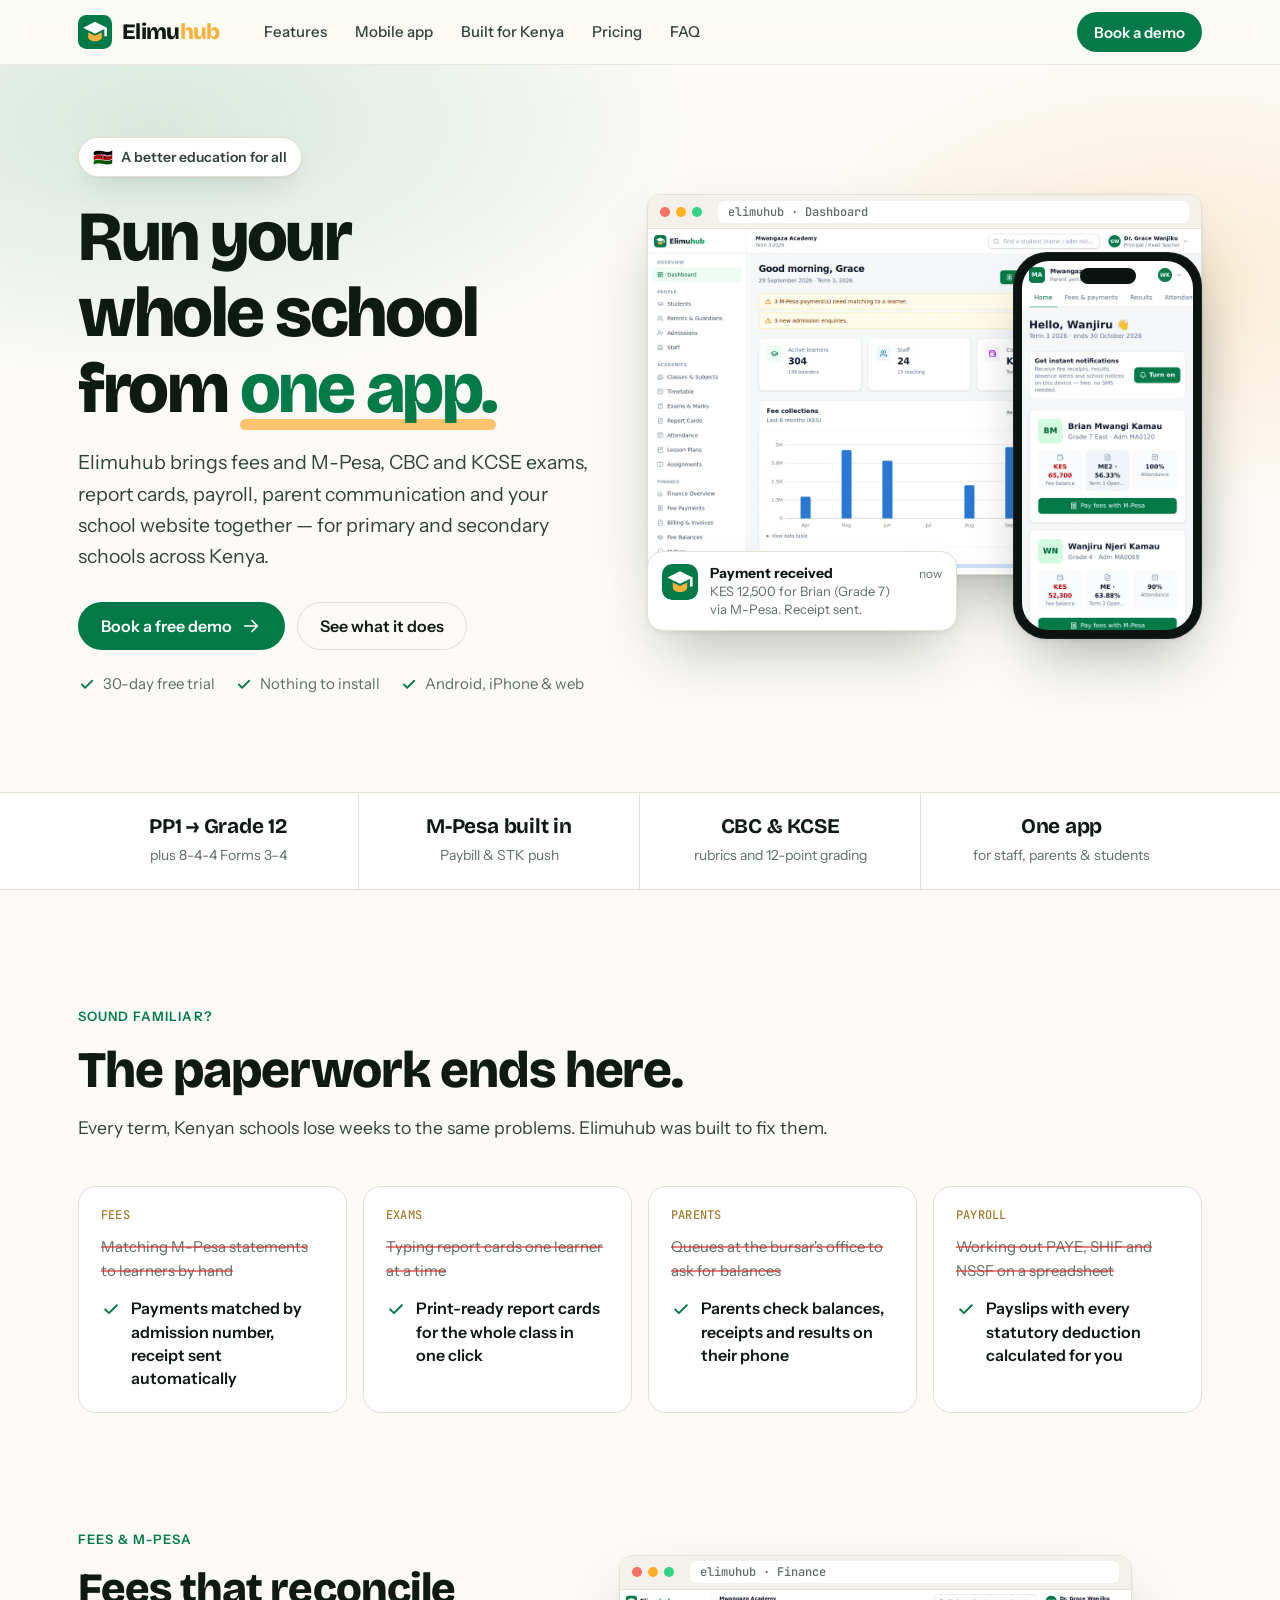
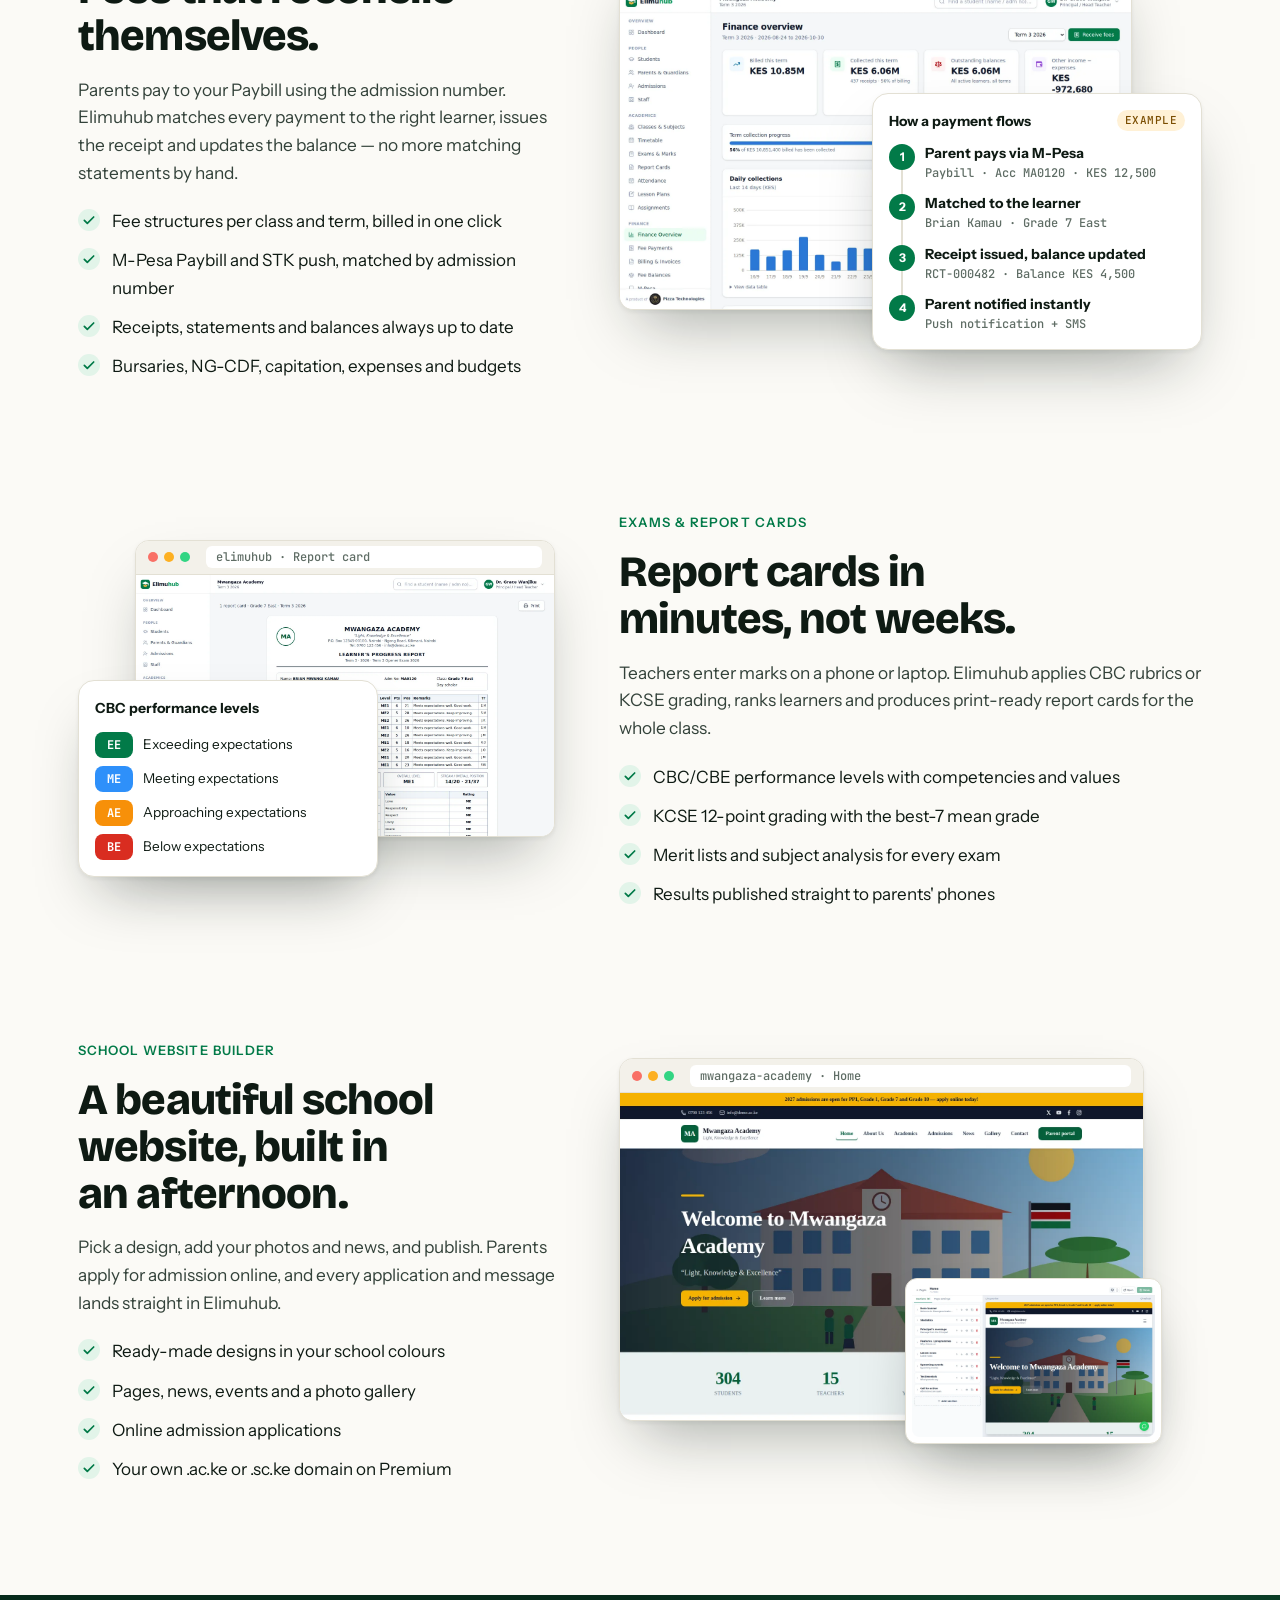
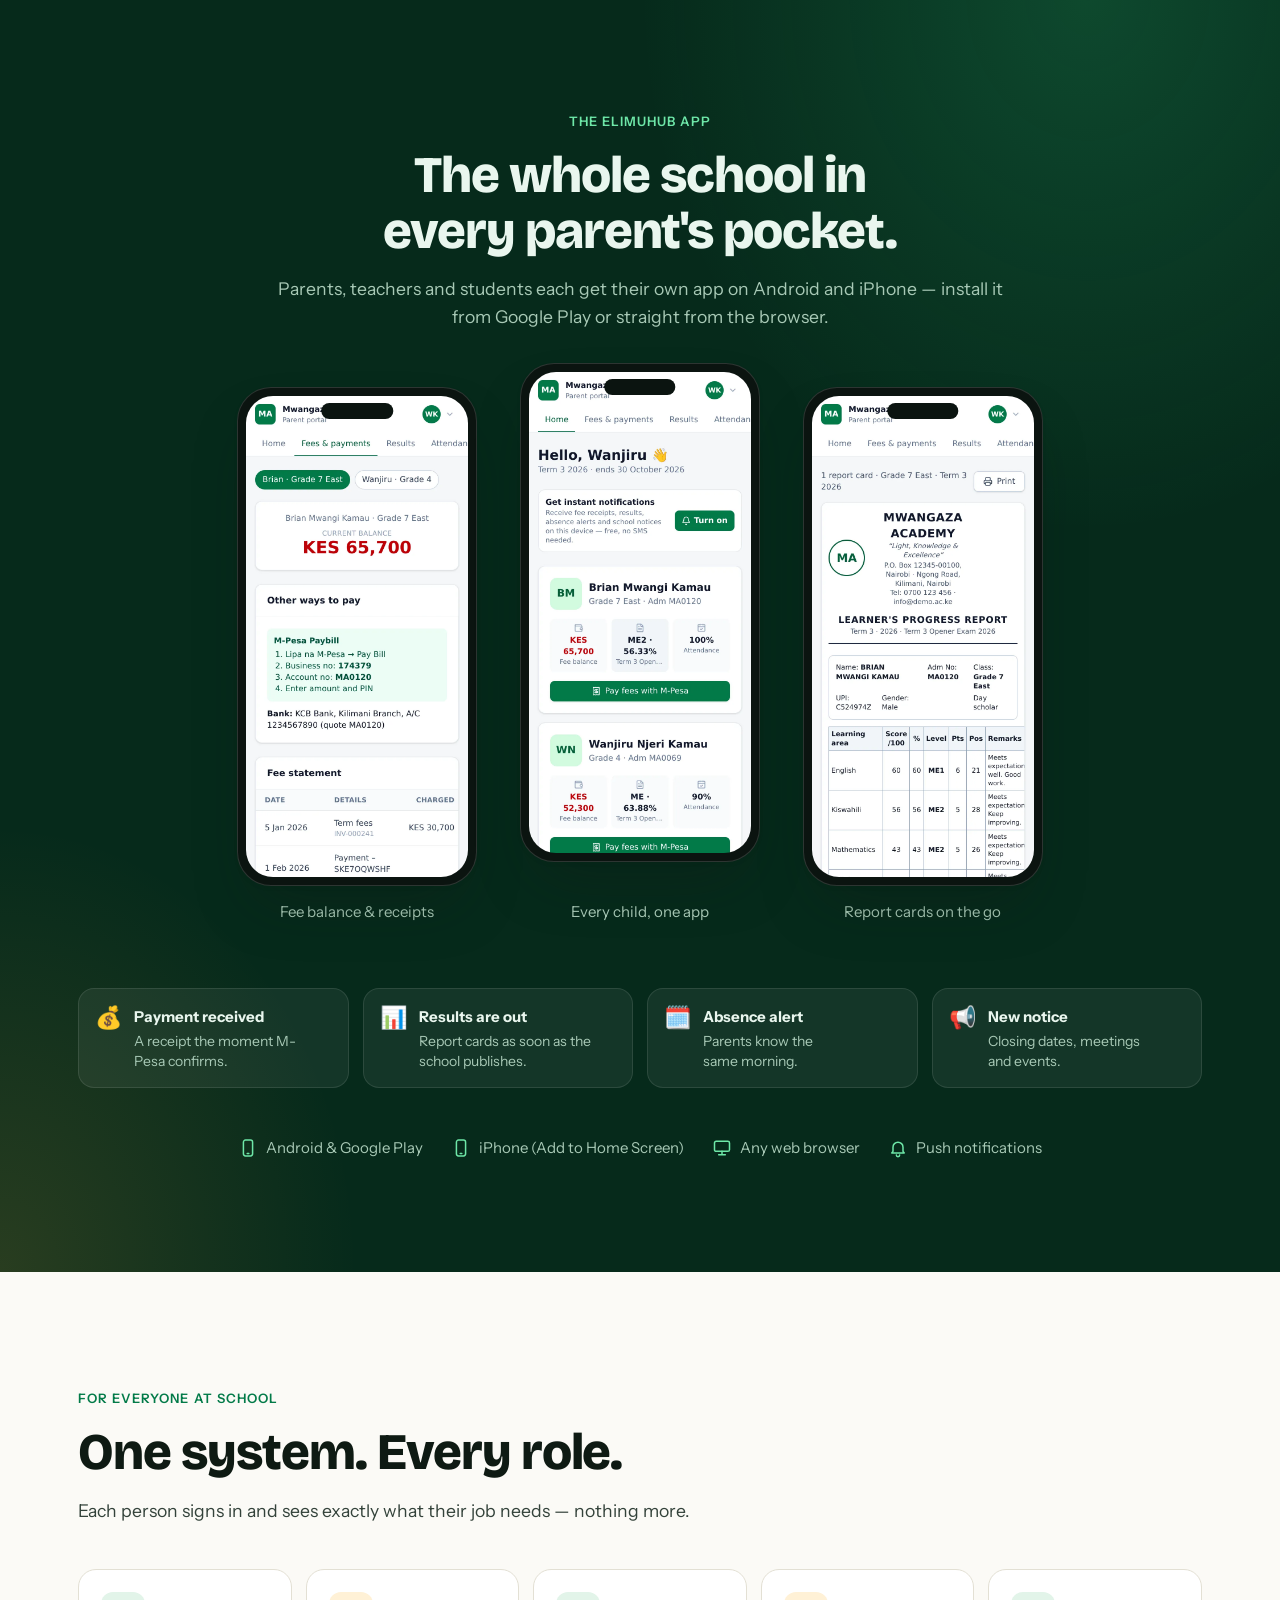
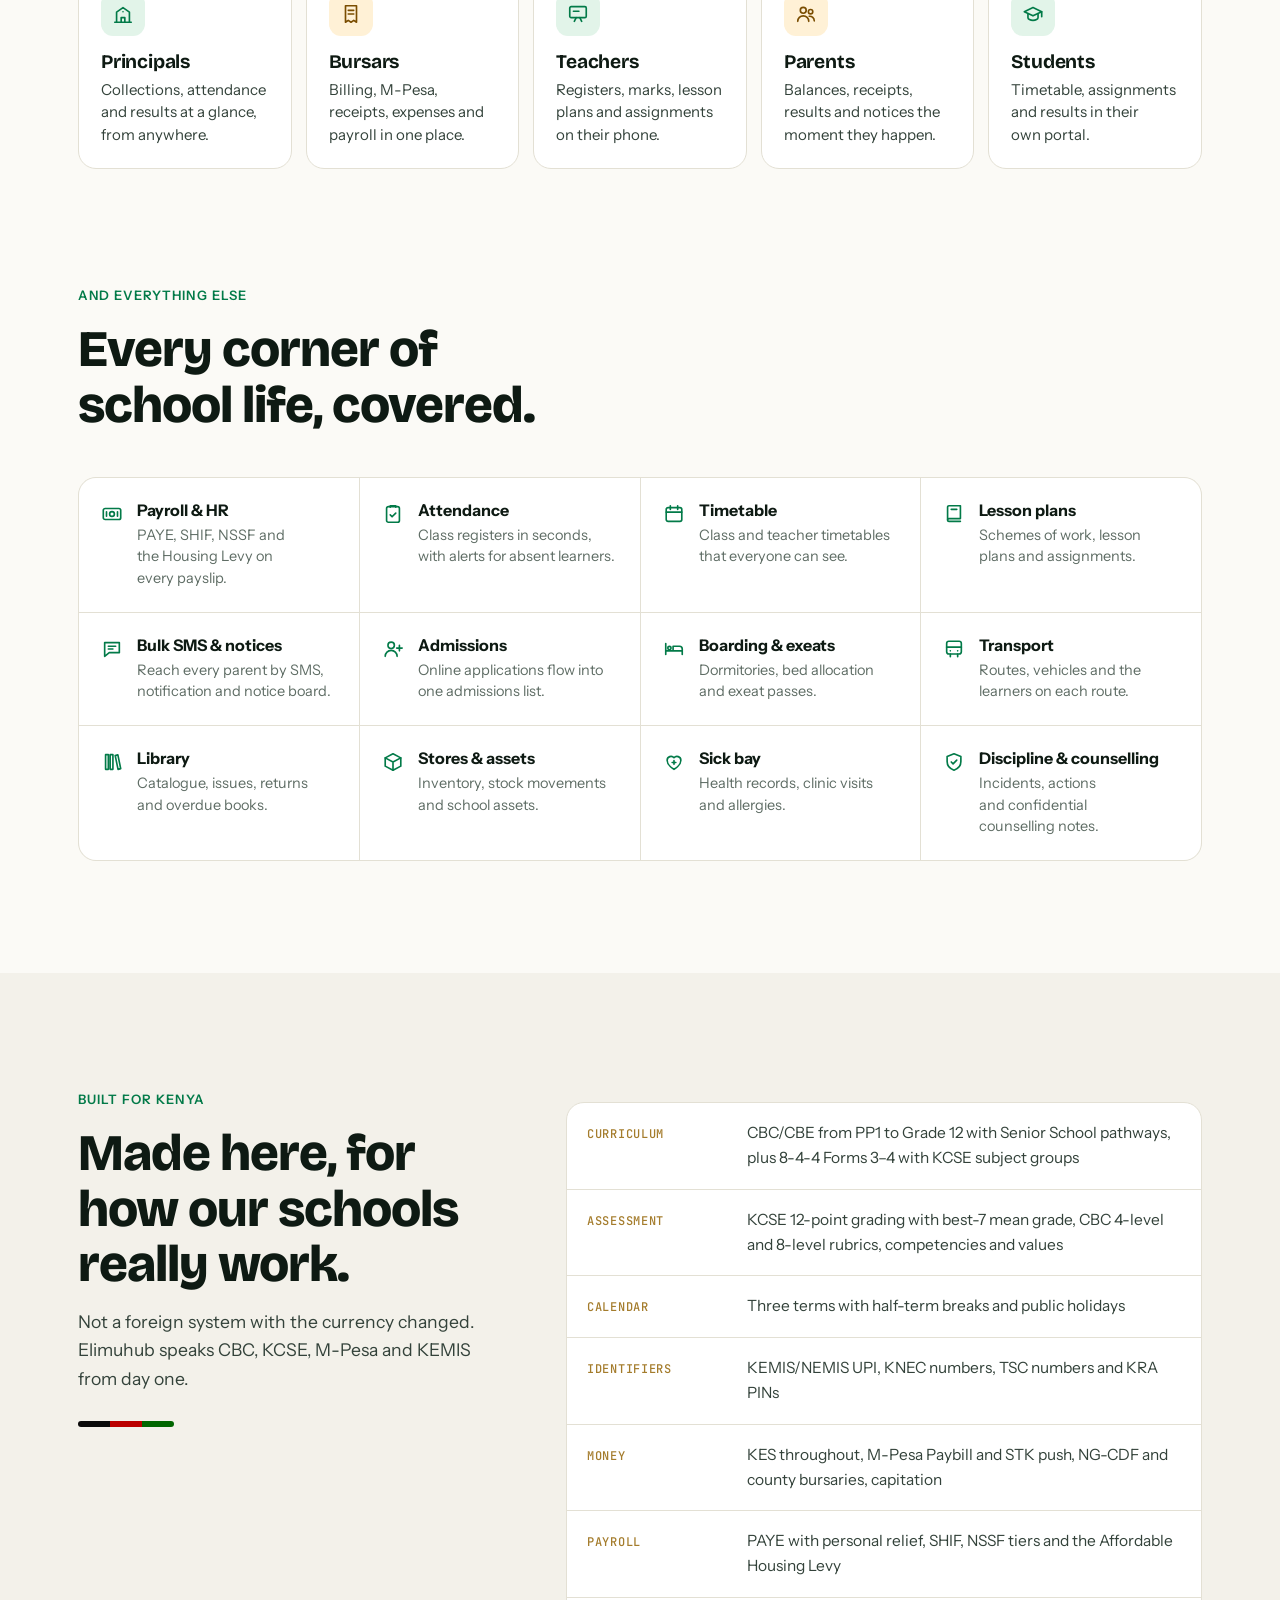
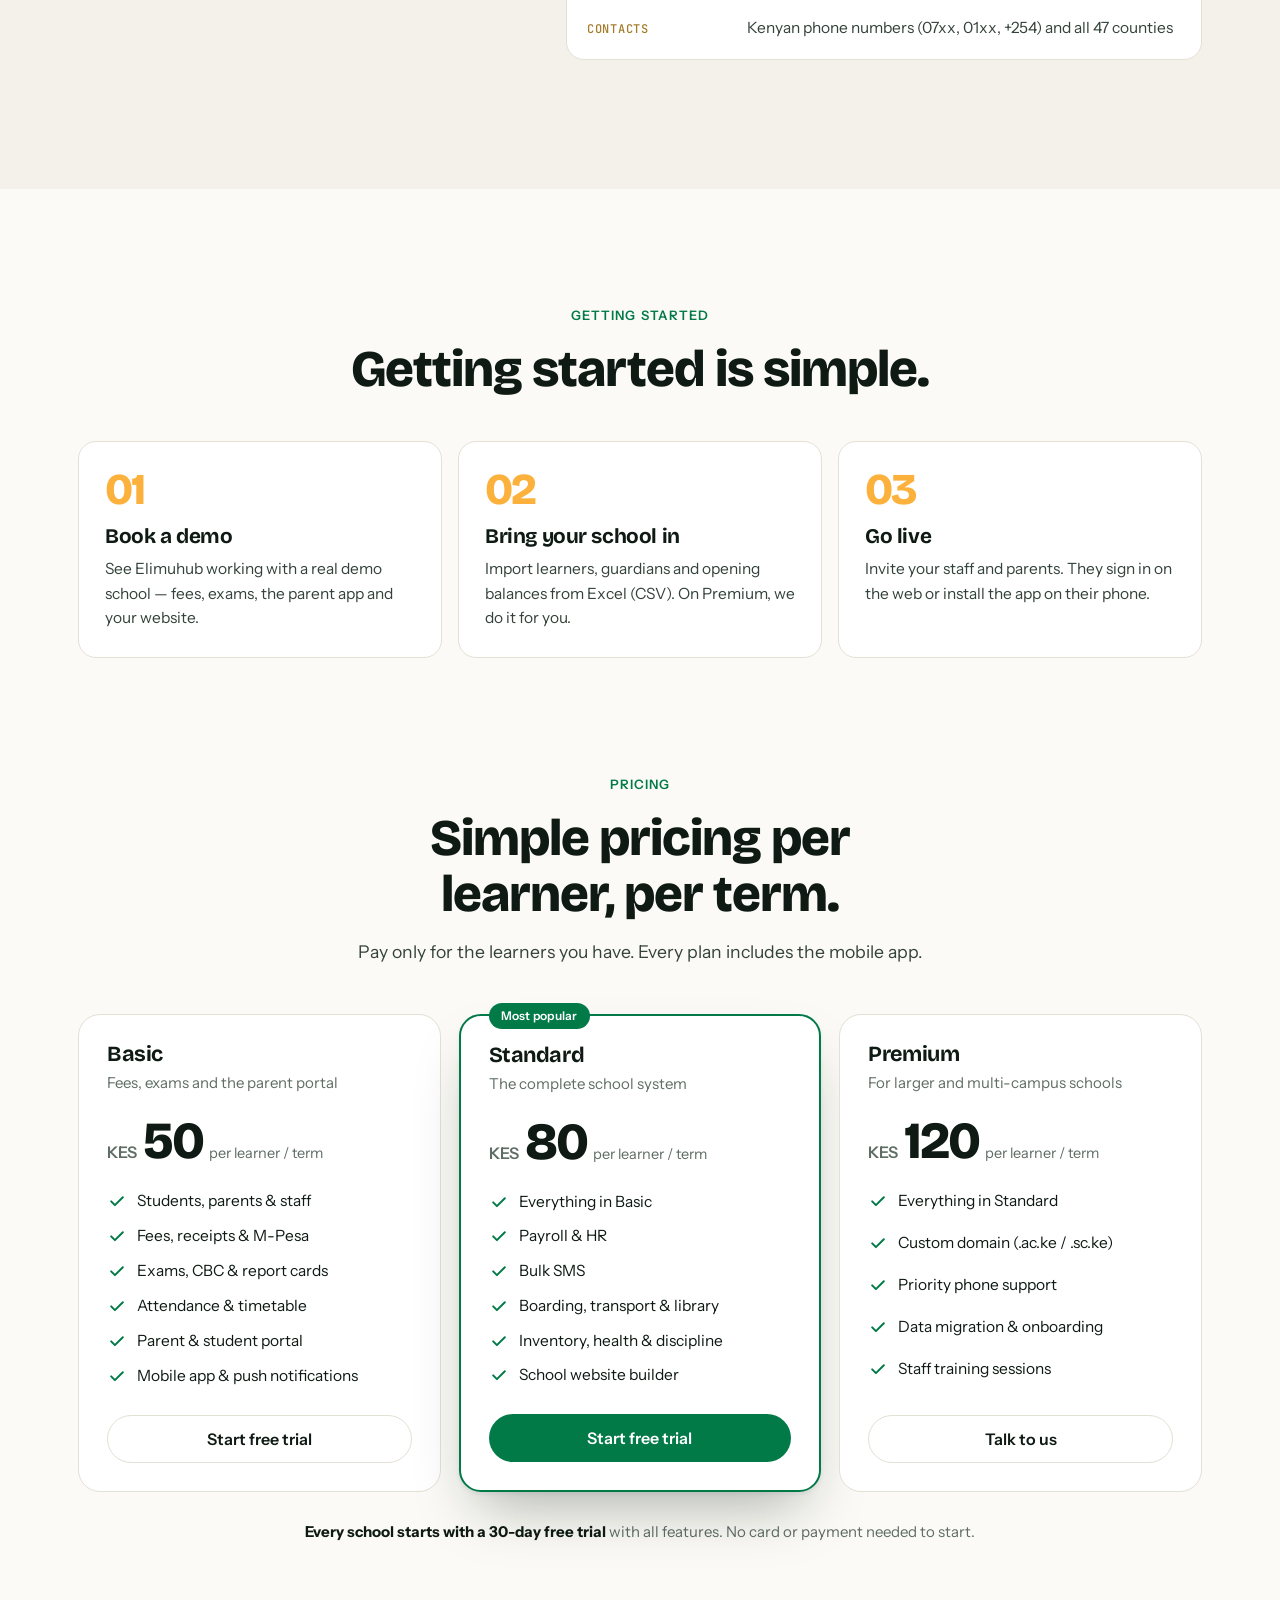
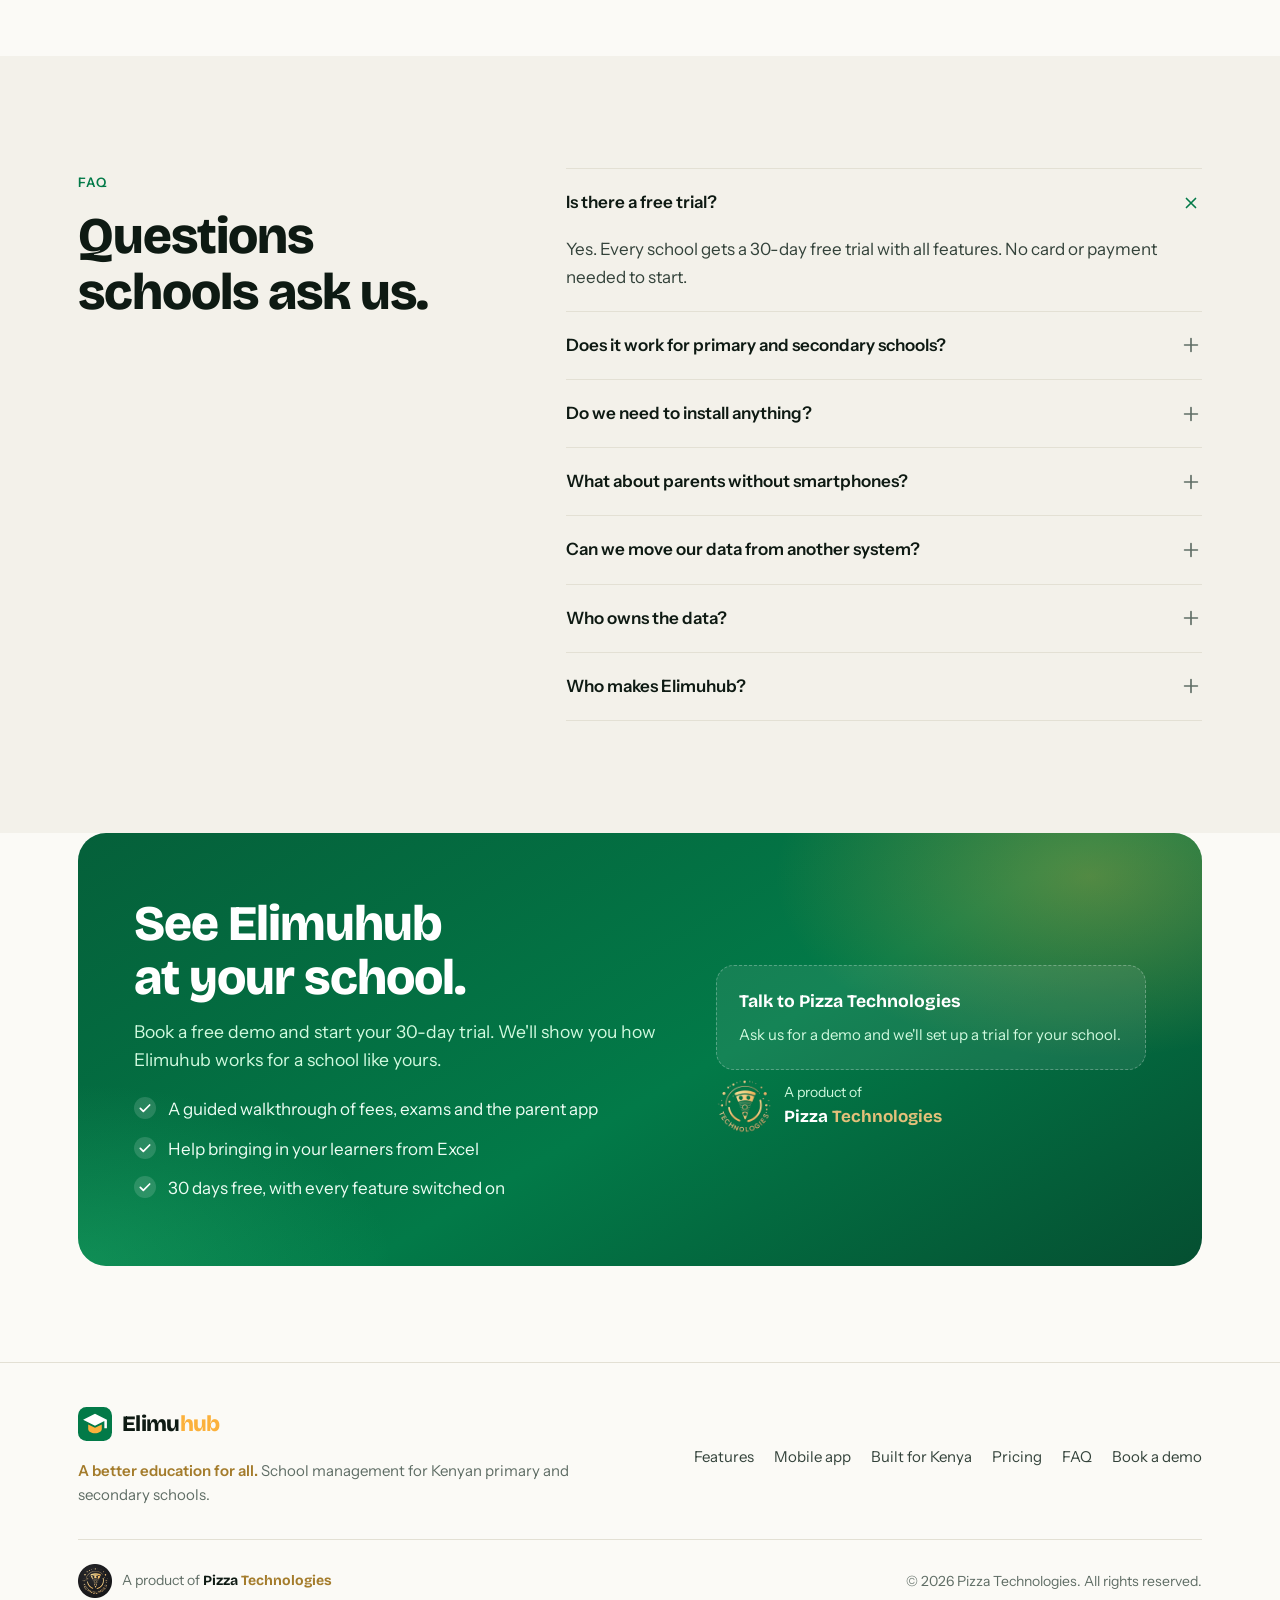
==== index.html @ 013d6419 "Add the Elimuhub marketing website A single self-contained page advertising Elimuhub, the school man" ====
<!doctype html>
<html lang="en">
<head>
<meta charset="utf-8">
<meta name="viewport" content="width=device-width, initial-scale=1, viewport-fit=cover">
<title>Elimuhub — School management for Kenyan schools</title>
<meta name="description" content="Elimuhub — a better education for all. The school management system for Kenyan primary and secondary schools: fees and M-Pesa, CBC and KCSE exams, report cards, payroll, a parent app and a school website builder. A product of Pizza Technologies.">
<meta name="theme-color" content="#027a48">
<link rel="canonical" href="https://pizzatechies.github.io/elimuhb/">
<link rel="icon" href="favicon.svg" type="image/svg+xml">
<link rel="icon" href="icons/icon-192.png" type="image/png" sizes="192x192">
<link rel="apple-touch-icon" href="icons/apple-touch-icon.png">
<meta property="og:type" content="website">
<meta property="og:site_name" content="Elimuhub">
<meta property="og:title" content="Elimuhub — Run your whole school from one app">
<meta property="og:description" content="Fees & M-Pesa, CBC and KCSE report cards, payroll, a parent app and a school website builder — for primary and secondary schools across Kenya. A better education for all.">
<meta property="og:url" content="https://pizzatechies.github.io/elimuhb/">
<meta property="og:image" content="https://pizzatechies.github.io/elimuhb/og-image.jpg">
<meta property="og:image:width" content="1200">
<meta property="og:image:height" content="630">
<meta property="og:locale" content="en_KE">
<meta name="twitter:card" content="summary_large_image">
<meta name="twitter:title" content="Elimuhub — Run your whole school from one app">
<meta name="twitter:description" content="School management for Kenyan schools. A better education for all. A product of Pizza Technologies.">
<meta name="twitter:image" content="https://pizzatechies.github.io/elimuhb/og-image.jpg">
<meta name="author" content="Pizza Technologies">
<link rel="preconnect" href="https://fonts.googleapis.com">
<link rel="preconnect" href="https://fonts.gstatic.com" crossorigin>
<link href="https://fonts.googleapis.com/css2?family=Bricolage+Grotesque:opsz,wght@12..96,500;12..96,700;12..96,800&family=Instrument+Sans:wght@400;500;600;700&family=JetBrains+Mono:wght@500&display=swap" rel="stylesheet">
<style>
:root {
  --bg: #fbfaf6;
  --surface: #ffffff;
  --surface-2: #f3f1ea;
  --ink: #0e1a13;
  --ink-2: #33423a;
  --muted: #5f6d65;
  --line: #e3e0d4;
  --brand: #027a48;
  --brand-hover: #05603a;
  --brand-text: #027a48;
  --brand-soft: #e2f4e9;
  --accent: #fbb13c;
  --accent-soft: #fff1d6;
  --accent-ink: #7a4d00;
  --gold: #a47c2c;
  --band: #062a1b;
  --band-2: #0a3a26;
  --band-ink: #e9f6ee;
  --band-muted: #a8c9b6;
  --glow-1: rgba(2, 122, 72, 0.14);
  --glow-2: rgba(251, 177, 60, 0.18);
  --shadow: 0 1px 2px rgba(14, 26, 19, 0.06), 0 12px 32px -12px rgba(14, 26, 19, 0.22);
  --shadow-lg: 0 2px 4px rgba(14, 26, 19, 0.06), 0 30px 60px -20px rgba(14, 26, 19, 0.35);
  --lv-ee: #027a48; --lv-me: #2e90fa; --lv-ae: #f79009; --lv-be: #d92d20;
  --radius: 18px;
  --display: "Bricolage Grotesque", "Instrument Sans", system-ui, sans-serif;
  --body: "Instrument Sans", system-ui, -apple-system, "Segoe UI", Roboto, sans-serif;
  --mono: "JetBrains Mono", ui-monospace, SFMono-Regular, Menlo, monospace;
  color-scheme: light;
}
@media (prefers-color-scheme: dark) {
  :root:not([data-theme="light"]) {
    --bg: #09110d;
    --surface: #101a15;
    --surface-2: #15221b;
    --ink: #edf4ef;
    --ink-2: #c4d1c9;
    --muted: #8fa198;
    --line: #22322a;
    --brand-text: #4cd38a;
    --brand-soft: #0f2e1f;
    --accent-soft: #3a2a0c;
    --accent-ink: #fbc56a;
    --gold: #e3c07a;
    --band: #041d12;
    --band-2: #08301f;
    --glow-1: rgba(50, 213, 131, 0.12);
    --glow-2: rgba(251, 177, 60, 0.10);
    --shadow: 0 1px 2px rgba(0, 0, 0, 0.4), 0 12px 32px -12px rgba(0, 0, 0, 0.7);
    --shadow-lg: 0 2px 4px rgba(0, 0, 0, 0.4), 0 30px 60px -20px rgba(0, 0, 0, 0.8);
    color-scheme: dark;
  }
}
:root[data-theme="dark"] {
  --bg: #09110d;
  --surface: #101a15;
  --surface-2: #15221b;
  --ink: #edf4ef;
  --ink-2: #c4d1c9;
  --muted: #8fa198;
  --line: #22322a;
  --brand-text: #4cd38a;
  --brand-soft: #0f2e1f;
  --accent-soft: #3a2a0c;
  --accent-ink: #fbc56a;
  --gold: #e3c07a;
  --band: #041d12;
  --band-2: #08301f;
  --glow-1: rgba(50, 213, 131, 0.12);
  --glow-2: rgba(251, 177, 60, 0.10);
  --shadow: 0 1px 2px rgba(0, 0, 0, 0.4), 0 12px 32px -12px rgba(0, 0, 0, 0.7);
  --shadow-lg: 0 2px 4px rgba(0, 0, 0, 0.4), 0 30px 60px -20px rgba(0, 0, 0, 0.8);
  color-scheme: dark;
}

*, *::before, *::after { box-sizing: border-box; }
html { scroll-behavior: smooth; -webkit-text-size-adjust: 100%; }
@media (prefers-reduced-motion: reduce) { html { scroll-behavior: auto; } }
body {
  margin: 0;
  background: var(--bg);
  color: var(--ink);
  font-family: var(--body);
  font-size: 17px;
  line-height: 1.6;
  overflow-x: hidden;
  -webkit-font-smoothing: antialiased;
}
img { max-width: 100%; height: auto; display: block; }
a { color: inherit; }
h1, h2, h3 { font-family: var(--display); margin: 0; letter-spacing: -0.02em; line-height: 1.08; text-wrap: balance; }
p { margin: 0; text-wrap: pretty; }
ul { margin: 0; padding: 0; list-style: none; }
.sr-only { position: absolute; width: 1px; height: 1px; overflow: hidden; clip: rect(0 0 0 0); white-space: nowrap; }
.wrap { width: 100%; max-width: 1180px; margin: 0 auto; padding: 0 16px; }
@media (min-width: 720px) { .wrap { padding: 0 28px; } }
section { scroll-margin-top: 76px; }
.ico { width: 22px; height: 22px; fill: none; stroke: currentColor; stroke-width: 1.8; stroke-linecap: round; stroke-linejoin: round; flex: none; }

/* ---------- buttons ---------- */
.btn {
  display: inline-flex; align-items: center; justify-content: center; gap: 8px;
  min-height: 48px; padding: 0 22px; border-radius: 999px;
  font: 600 16px/1 var(--body); text-decoration: none; cursor: pointer;
  border: 1px solid transparent; transition: background-color .15s, transform .15s, border-color .15s;
}
.btn:active { transform: translateY(1px); }
.btn-primary { background: var(--brand); color: #fff; }
.btn-primary:hover { background: var(--brand-hover); }
.btn-ghost { background: transparent; color: var(--ink); border-color: var(--line); }
.btn-ghost:hover { border-color: var(--ink-2); }
.btn-accent { background: var(--accent); color: #2b1b00; }
.btn-accent:hover { background: #f59e0b; }
.btn-sm { min-height: 40px; padding: 0 16px; font-size: 15px; }
.btn:focus-visible, a:focus-visible, summary:focus-visible, button:focus-visible { outline: 3px solid var(--accent); outline-offset: 3px; }

/* ---------- header ---------- */
.site-header {
  position: sticky; top: env(safe-area-inset-top, 0px); z-index: 50;
  background: color-mix(in srgb, var(--bg) 82%, transparent);
  -webkit-backdrop-filter: saturate(1.4) blur(14px); backdrop-filter: saturate(1.4) blur(14px);
  border-bottom: 1px solid color-mix(in srgb, var(--line) 70%, transparent);
}
.site-header .wrap { display: flex; align-items: center; gap: 20px; height: 64px; }
.logo { display: inline-flex; align-items: center; gap: 10px; text-decoration: none; font: 800 22px/1 var(--display); letter-spacing: -0.03em; color: var(--ink); }
.logo svg { width: 34px; height: 34px; flex: none; }
.logo b { color: var(--accent); font-weight: 800; }
.nav { display: none; gap: 4px; margin-left: 12px; }
.nav a { text-decoration: none; color: var(--ink-2); font-weight: 500; font-size: 15px; padding: 8px 12px; border-radius: 999px; }
.nav a:hover { color: var(--ink); background: var(--surface-2); }
.site-header .btn { margin-left: auto; }
@media (min-width: 860px) { .nav { display: flex; } }

/* ---------- hero ---------- */
.hero { position: relative; padding: 48px 0 72px; overflow: hidden; }
.hero::before {
  content: ""; position: absolute; inset: 0; z-index: -1;
  background:
    radial-gradient(60% 50% at 12% 8%, var(--glow-1), transparent 70%),
    radial-gradient(45% 45% at 92% 30%, var(--glow-2), transparent 70%);
}
.hero-grid { display: grid; gap: 48px; align-items: center; }
@media (min-width: 980px) { .hero { padding: 72px 0 96px; } .hero-grid { grid-template-columns: minmax(0, 1fr) minmax(0, 1.08fr); gap: 56px; } }
.eyebrow {
  display: inline-flex; align-items: center; gap: 8px;
  font: 600 13px/1 var(--body); letter-spacing: .08em; text-transform: uppercase;
  color: var(--brand-text);
}
.chip {
  display: inline-flex; align-items: center; gap: 8px; padding: 8px 14px; border-radius: 999px;
  background: var(--surface); border: 1px solid var(--line); box-shadow: var(--shadow);
  font-weight: 600; font-size: 14px; color: var(--ink-2);
}
.chip .flag { font-size: 16px; line-height: 1; }
.hero h1 { margin-top: 22px; font-size: clamp(2.5rem, 7.2vw, 4.4rem); font-weight: 800; letter-spacing: -0.035em; }
.hero h1 em { font-style: normal; color: var(--brand-text); position: relative; white-space: nowrap; }
.hero h1 em::after {
  content: ""; position: absolute; left: 0; right: 0; bottom: .02em; height: .16em; border-radius: 99px;
  background: var(--accent); opacity: .75; z-index: -1;
}
.hero .lede { margin-top: 20px; font-size: clamp(1.05rem, 2.2vw, 1.22rem); color: var(--ink-2); max-width: 36em; }
.hero-cta { margin-top: 30px; display: flex; flex-wrap: wrap; gap: 12px; }
.hero-notes { margin-top: 22px; display: flex; flex-wrap: wrap; gap: 8px 20px; color: var(--muted); font-size: 15px; }
.hero-notes li { display: inline-flex; align-items: center; gap: 7px; }
.hero-notes .ico { width: 18px; height: 18px; color: var(--brand-text); stroke-width: 2.4; }

.hero-visual { position: relative; padding-bottom: 64px; }
.browser {
  margin: 0; border-radius: 14px; overflow: hidden; background: var(--surface);
  border: 1px solid var(--line); box-shadow: var(--shadow-lg);
}
.browser-bar { display: flex; align-items: center; gap: 6px; height: 34px; padding: 0 12px; background: var(--surface-2); border-bottom: 1px solid var(--line); }
.browser-bar i { width: 10px; height: 10px; border-radius: 50%; background: var(--line); }
.browser-bar i:nth-child(1) { background: #f97066; } .browser-bar i:nth-child(2) { background: #fdb022; } .browser-bar i:nth-child(3) { background: #32d583; }
.browser-bar span { margin-left: 10px; flex: 1; min-width: 0; height: 22px; border-radius: 6px; background: var(--surface); color: var(--muted); font: 500 12px/22px var(--mono); padding: 0 10px; overflow: hidden; white-space: nowrap; text-overflow: ellipsis; }
.phone {
  margin: 0; position: relative; width: 100%; max-width: 250px; border-radius: 34px; padding: 8px;
  background: #0b1410; box-shadow: var(--shadow-lg); border: 1px solid rgba(255,255,255,.08);
}
.phone::before { content: ""; position: absolute; top: 15px; left: 50%; transform: translateX(-50%); width: 30%; height: 16px; border-radius: 99px; background: #0b1410; z-index: 2; }
.phone img { border-radius: 27px; width: 100%; aspect-ratio: 390 / 844; object-fit: cover; object-position: top; }
.hero-visual .phone { position: absolute; right: 0; bottom: 0; width: 34%; min-width: 118px; max-width: 220px; }
.toast {
  position: absolute; left: 0; bottom: 8px; width: min(310px, 62%);
  display: flex; gap: 12px; align-items: flex-start; padding: 12px 14px; border-radius: 16px;
  background: var(--surface); border: 1px solid var(--line); box-shadow: var(--shadow-lg);
}
.toast .app-ico { width: 36px; height: 36px; border-radius: 10px; flex: none; }
.toast strong { display: block; font-size: 14px; line-height: 1.3; }
.toast p { font-size: 13px; line-height: 1.4; color: var(--muted); }
.toast .when { margin-left: auto; font-size: 12px; color: var(--muted); white-space: nowrap; }
@media (max-width: 520px) {
  .toast { width: 70%; padding: 10px 12px; gap: 10px; }
  .toast .app-ico { width: 30px; height: 30px; }
  .toast .when { display: none; }
}

/* ---------- facts strip ---------- */
.facts { border-block: 1px solid var(--line); background: var(--surface); }
.facts ul { display: grid; grid-template-columns: repeat(2, minmax(0, 1fr)); }
.facts li { padding: 22px 12px; text-align: center; border-right: 1px solid var(--line); border-bottom: 1px solid var(--line); }
.facts li:nth-child(2n) { border-right: 0; }
.facts li:nth-last-child(-n+2) { border-bottom: 0; }
.facts strong { display: block; font: 700 clamp(1.05rem, 2.4vw, 1.3rem)/1.2 var(--display); letter-spacing: -0.01em; }
.facts span { display: block; margin-top: 4px; font-size: 14px; color: var(--muted); }
@media (min-width: 860px) {
  .facts ul { grid-template-columns: repeat(4, minmax(0, 1fr)); }
  .facts li { border-bottom: 0; }
  .facts li:nth-child(2n) { border-right: 1px solid var(--line); }
  .facts li:last-child { border-right: 0; }
}

/* ---------- section scaffolding ---------- */
.section { padding: 80px 0; }
@media (min-width: 980px) { .section { padding: 112px 0; } }
.section-head { max-width: 760px; }
.section-head.center { margin: 0 auto; text-align: center; }
.section-head h2 { margin-top: 14px; font-size: clamp(2rem, 5vw, 3.2rem); font-weight: 800; }
.section-head p { margin-top: 16px; font-size: 1.1rem; color: var(--ink-2); }

/* ---------- pain points ---------- */
.pains { margin-top: 44px; display: grid; gap: 16px; grid-template-columns: minmax(0, 1fr); }
@media (min-width: 720px) { .pains { grid-template-columns: repeat(2, minmax(0, 1fr)); } }
@media (min-width: 1080px) { .pains { grid-template-columns: repeat(4, minmax(0, 1fr)); } }
.pain { background: var(--surface); border: 1px solid var(--line); border-radius: var(--radius); padding: 22px; display: flex; flex-direction: column; gap: 14px; }
.pain .before { color: var(--muted); font-size: 15px; text-decoration: line-through; text-decoration-color: color-mix(in srgb, var(--lv-be) 60%, transparent); text-decoration-thickness: 1.5px; }
.pain .after { font-weight: 600; font-size: 16px; line-height: 1.45; display: flex; gap: 10px; }
.pain .after .ico { color: var(--brand-text); stroke-width: 2.4; width: 20px; height: 20px; margin-top: 2px; }
.pain .tag { font: 500 12px/1 var(--mono); color: var(--gold); letter-spacing: .02em; text-transform: uppercase; }

/* ---------- spotlights ---------- */
.spot { display: grid; gap: 40px; align-items: center; }
.spot + .spot { margin-top: 96px; }
@media (min-width: 980px) {
  .spot { grid-template-columns: minmax(0, 0.9fr) minmax(0, 1.1fr); gap: 64px; }
  .spot.flip .spot-text { order: 2; }
  .spot + .spot { margin-top: 128px; }
}
.spot h3 { margin-top: 14px; font-size: clamp(1.8rem, 4.2vw, 2.7rem); font-weight: 800; }
.spot-text > p { margin-top: 16px; font-size: 1.08rem; color: var(--ink-2); }
.ticks { margin-top: 22px; display: grid; gap: 12px; }
.ticks li { display: flex; gap: 12px; align-items: flex-start; }
.ticks .ico { width: 22px; height: 22px; padding: 3px; border-radius: 50%; background: var(--brand-soft); color: var(--brand-text); stroke-width: 2.6; margin-top: 1px; }
.spot-media { position: relative; padding-bottom: 40px; }
.float-card {
  position: absolute; background: var(--surface); border: 1px solid var(--line); border-radius: 16px;
  box-shadow: var(--shadow-lg); padding: 16px;
}
.flow { right: 0; bottom: 0; width: min(330px, 82%); }
.flow-head { display: flex; align-items: center; justify-content: space-between; gap: 10px; font-weight: 700; font-size: 14px; }
.pill { font: 500 11px/1 var(--mono); letter-spacing: .04em; text-transform: uppercase; padding: 5px 8px; border-radius: 99px; background: var(--accent-soft); color: var(--accent-ink); }
.flow ol { margin: 12px 0 0; padding: 0; list-style: none; display: grid; gap: 0; }
.flow li { display: grid; grid-template-columns: 26px minmax(0, 1fr); gap: 10px; position: relative; padding-bottom: 12px; }
.flow li:last-child { padding-bottom: 0; }
.flow li::before { content: ""; position: absolute; left: 12px; top: 26px; bottom: 0; width: 2px; background: var(--line); }
.flow li:last-child::before { display: none; }
.flow .n { width: 26px; height: 26px; border-radius: 50%; display: grid; place-items: center; background: var(--brand); color: #fff; font: 700 12px/1 var(--body); }
.flow strong { display: block; font-size: 14px; line-height: 1.35; }
.flow code { display: block; margin-top: 2px; font: 500 12px/1.45 var(--mono); color: var(--muted); overflow-wrap: anywhere; }
.levels { left: 0; bottom: 0; width: min(300px, 80%); }
.levels .flow-head { margin-bottom: 12px; }
.lv { display: grid; grid-template-columns: 38px minmax(0, 1fr); gap: 10px; align-items: center; font-size: 13.5px; }
.lv + .lv { margin-top: 8px; }
.lv b { display: grid; place-items: center; height: 26px; border-radius: 8px; color: #fff; font: 700 12px/1 var(--mono); }
.editor-mini { right: 0; bottom: 0; width: 44%; min-width: 150px; padding: 6px; border-radius: 12px; }
.editor-mini img { border-radius: 8px; }
@media (max-width: 719px) {
  .spot-media { padding-bottom: 0; }
  .spot-media > .browser { margin-left: 0 !important; margin-right: 0 !important; }
  .float-card.flow, .float-card.levels { position: relative; left: auto; right: auto; bottom: auto; width: auto; margin: -32px 14px 0; }
  .editor-mini { bottom: -24px; }
  .spot-media:has(.editor-mini) { padding-bottom: 24px; }
}

/* ---------- app band ---------- */
.band { background: var(--band); color: var(--band-ink); position: relative; overflow: hidden; }
.band::before {
  content: ""; position: absolute; inset: 0;
  background: radial-gradient(50% 60% at 85% 0%, rgba(50, 213, 131, .18), transparent 70%), radial-gradient(40% 50% at 0% 100%, rgba(251, 177, 60, .14), transparent 70%);
}
.band .wrap { position: relative; }
.band .eyebrow { color: #6ee7a8; }
.band .section-head p { color: var(--band-muted); }
.phones { margin-top: 56px; display: grid; grid-template-columns: repeat(3, minmax(0, 1fr)); gap: 12px; align-items: end; max-width: 820px; margin-inline: auto; }
.phones figure { margin: 0; display: flex; flex-direction: column; align-items: center; gap: 14px; }
.phones .phone { max-width: 240px; border-color: rgba(255,255,255,.14); }
.phones figure:nth-child(2) .phone { transform: translateY(-24px); }
.phones figcaption { font-size: 14px; color: var(--band-muted); text-align: center; }
@media (min-width: 720px) { .phones { gap: 28px; } .phones figcaption { font-size: 15px; } }
@media (max-width: 480px) { .phones .phone { border-radius: 22px; padding: 5px; } .phones .phone img { border-radius: 18px; } .phones .phone::before { top: 9px; height: 9px; } }
.notes-grid { margin-top: 64px; display: grid; gap: 14px; grid-template-columns: minmax(0, 1fr); }
@media (min-width: 720px) { .notes-grid { grid-template-columns: repeat(2, minmax(0, 1fr)); } }
@media (min-width: 1080px) { .notes-grid { grid-template-columns: repeat(4, minmax(0, 1fr)); } }
.note { display: flex; gap: 12px; padding: 16px; border-radius: 16px; background: rgba(255,255,255,.06); border: 1px solid rgba(255,255,255,.1); }
.note .emo { font-size: 22px; line-height: 1.2; }
.note strong { display: block; font-size: 15px; }
.note p { font-size: 14px; color: var(--band-muted); line-height: 1.45; margin-top: 2px; }
.install-row { margin-top: 48px; display: flex; flex-wrap: wrap; gap: 12px 28px; justify-content: center; color: var(--band-muted); font-size: 15px; }
.install-row span { display: inline-flex; align-items: center; gap: 8px; }
.install-row .ico { color: #6ee7a8; width: 20px; height: 20px; }

/* ---------- roles ---------- */
.roles { margin-top: 44px; display: grid; gap: 14px; grid-template-columns: minmax(0, 1fr); }
@media (min-width: 640px) { .roles { grid-template-columns: repeat(2, minmax(0, 1fr)); } }
@media (min-width: 1080px) { .roles { grid-template-columns: repeat(5, minmax(0, 1fr)); } }
.role { padding: 22px; border-radius: var(--radius); background: var(--surface); border: 1px solid var(--line); }
.role .badge { width: 44px; height: 44px; border-radius: 12px; display: grid; place-items: center; background: var(--brand-soft); color: var(--brand-text); }
.role:nth-child(2n) .badge { background: var(--accent-soft); color: var(--accent-ink); }
.role h3 { margin-top: 16px; font-size: 1.2rem; font-weight: 700; letter-spacing: -0.01em; }
.role p { margin-top: 6px; font-size: 15px; color: var(--ink-2); line-height: 1.5; }

/* ---------- module grid ---------- */
.modules { margin-top: 44px; display: grid; gap: 1px; grid-template-columns: minmax(0, 1fr); background: var(--line); border: 1px solid var(--line); border-radius: var(--radius); overflow: hidden; }
@media (min-width: 640px) { .modules { grid-template-columns: repeat(2, minmax(0, 1fr)); } }
@media (min-width: 980px) { .modules { grid-template-columns: repeat(4, minmax(0, 1fr)); } }
.module { background: var(--surface); padding: 22px; display: flex; gap: 14px; }
.module .ico { color: var(--brand-text); margin-top: 3px; }
.module h3 { font: 700 16px/1.3 var(--body); letter-spacing: 0; }
.module p { margin-top: 4px; font-size: 14.5px; line-height: 1.5; color: var(--muted); }

/* ---------- Kenya ---------- */
.kenya { background: var(--surface-2); }
.kenya-grid { display: grid; gap: 40px; }
@media (min-width: 980px) { .kenya-grid { grid-template-columns: minmax(0, .8fr) minmax(0, 1.2fr); gap: 64px; align-items: start; } }
.kenya-list { background: var(--surface); border: 1px solid var(--line); border-radius: var(--radius); overflow: hidden; }
.kenya-list div { display: grid; grid-template-columns: minmax(0, 1fr); gap: 4px; padding: 18px 20px; }
.kenya-list div + div { border-top: 1px solid var(--line); }
.kenya-list dt { font: 500 12px/1.4 var(--mono); text-transform: uppercase; letter-spacing: .06em; color: var(--gold); }
.kenya-list dd { margin: 0; font-size: 15.5px; color: var(--ink-2); }
@media (min-width: 640px) { .kenya-list div { grid-template-columns: 140px minmax(0, 1fr); gap: 20px; align-items: baseline; } }
.flag-stripe { display: flex; height: 6px; width: 96px; border-radius: 99px; overflow: hidden; margin-top: 28px; }
.flag-stripe i { flex: 1; }

/* ---------- steps ---------- */
.steps { margin-top: 44px; display: grid; gap: 16px; grid-template-columns: minmax(0, 1fr); counter-reset: step; }
@media (min-width: 860px) { .steps { grid-template-columns: repeat(3, minmax(0, 1fr)); } }
.step { padding: 26px; border-radius: var(--radius); border: 1px solid var(--line); background: var(--surface); position: relative; }
.step::before { counter-increment: step; content: "0" counter(step); font: 800 44px/1 var(--display); color: var(--accent); letter-spacing: -0.04em; }
.step h3 { margin-top: 14px; font-size: 1.3rem; font-weight: 700; }
.step p { margin-top: 8px; color: var(--ink-2); font-size: 15.5px; }

/* ---------- pricing ---------- */
.plans { margin-top: 48px; display: grid; gap: 18px; grid-template-columns: minmax(0, 1fr); align-items: stretch; }
@media (min-width: 900px) { .plans { grid-template-columns: repeat(3, minmax(0, 1fr)); } }
.plan { position: relative; display: flex; flex-direction: column; padding: 28px; border-radius: 22px; background: var(--surface); border: 1px solid var(--line); }
.plan.popular { border: 2px solid var(--brand); box-shadow: var(--shadow-lg); }
.plan .ribbon { position: absolute; top: -13px; left: 28px; background: var(--brand); color: #fff; font: 600 12px/1 var(--body); padding: 7px 12px; border-radius: 99px; letter-spacing: .02em; }
.plan h3 { font-size: 1.35rem; font-weight: 700; }
.plan .tagline { margin-top: 4px; color: var(--muted); font-size: 15px; }
.price { margin-top: 20px; display: flex; align-items: baseline; gap: 6px; flex-wrap: wrap; }
.price .cur { font: 600 16px/1 var(--body); color: var(--muted); }
.price .amt { font: 800 52px/1 var(--display); letter-spacing: -0.04em; }
.price .per { font-size: 14.5px; color: var(--muted); }
.plan ul { margin-top: 22px; display: grid; gap: 10px; flex: 1; }
.plan li { display: flex; gap: 10px; font-size: 15.5px; }
.plan li .ico { width: 20px; height: 20px; color: var(--brand-text); stroke-width: 2.4; margin-top: 2px; }
.plan .btn { margin-top: 26px; width: 100%; }
.trial-note { margin-top: 28px; text-align: center; color: var(--muted); font-size: 15px; }
.trial-note strong { color: var(--ink); }

/* ---------- FAQ ---------- */
.faq-grid { display: grid; gap: 40px; }
@media (min-width: 980px) { .faq-grid { grid-template-columns: minmax(0, .8fr) minmax(0, 1.2fr); gap: 64px; } }
.faq details { border-bottom: 1px solid var(--line); }
.faq details:first-child { border-top: 1px solid var(--line); }
.faq summary { cursor: pointer; list-style: none; display: flex; align-items: center; justify-content: space-between; gap: 16px; padding: 20px 0; font-weight: 600; font-size: 17px; }
.faq summary::-webkit-details-marker { display: none; }
.faq summary .ico { transition: transform .2s; color: var(--muted); }
.faq details[open] summary .ico { transform: rotate(45deg); color: var(--brand-text); }
.faq details p { padding: 0 0 20px; color: var(--ink-2); max-width: 60ch; }

/* ---------- contact CTA ---------- */
.cta { padding: 0 0 96px; }
.cta-card {
  position: relative; overflow: hidden; border-radius: 28px; padding: 48px 22px;
  background: linear-gradient(150deg, #05603a 0%, #027a48 55%, #054f31 100%); color: #fff;
}
.cta-card::before { content: ""; position: absolute; inset: 0; background: radial-gradient(40% 60% at 90% 10%, rgba(251,177,60,.32), transparent 70%), radial-gradient(40% 60% at 0% 100%, rgba(50,213,131,.28), transparent 70%); }
.cta-inner { position: relative; display: grid; gap: 36px; }
@media (min-width: 720px) { .cta-card { padding: 64px 56px; } }
@media (min-width: 980px) { .cta-inner { grid-template-columns: minmax(0, 1.1fr) minmax(0, .9fr); align-items: center; gap: 56px; } }
.cta h2 { font-size: clamp(2rem, 5vw, 3.1rem); font-weight: 800; }
.cta .lede { margin-top: 14px; color: #d1fadf; font-size: 1.1rem; }
.cta .ticks li { color: #ecfdf3; }
.cta .ticks .ico { background: rgba(255,255,255,.14); color: #fff; }
.contact-tiles { display: grid; gap: 12px; }
.tile {
  display: flex; align-items: center; gap: 14px; padding: 16px 18px; border-radius: 16px;
  background: rgba(255,255,255,.1); border: 1px solid rgba(255,255,255,.18); color: #fff; text-decoration: none;
  min-width: 0;
}
a.tile:hover { background: rgba(255,255,255,.16); }
.tile .ico { width: 24px; height: 24px; color: var(--accent); }
.tile small { display: block; font-size: 12.5px; color: #a6f4c5; text-transform: uppercase; letter-spacing: .06em; font-weight: 600; }
.tile span { display: block; font-weight: 600; font-size: 16px; overflow-wrap: anywhere; }
.tile .copy { margin-left: auto; flex: none; background: rgba(255,255,255,.14); color: #fff; border: 0; border-radius: 99px; padding: 8px 12px; font: 600 13px/1 var(--body); cursor: pointer; }
.tile .copy:hover { background: rgba(255,255,255,.24); }
.contact-empty { padding: 22px; border-radius: 18px; background: rgba(255,255,255,.08); border: 1px dashed rgba(255,255,255,.28); color: #d1fadf; }
.contact-empty strong { display: block; color: #fff; font-size: 1.1rem; font-family: var(--display); }
.contact-empty p { margin-top: 6px; font-size: 15px; }
.maker { display: flex; align-items: center; gap: 12px; margin-top: 8px; color: #d1fadf; font-size: 14px; }
.maker img { width: 56px; height: 56px; }
.maker b { color: #fff; font-family: var(--display); font-size: 17px; }
.maker b span { color: #e3c07a; }

/* ---------- footer ---------- */
.site-footer { border-top: 1px solid var(--line); padding: 44px 0 calc(40px + env(safe-area-inset-bottom, 0px)); }
.footer-grid { display: grid; gap: 28px; }
@media (min-width: 860px) { .footer-grid { grid-template-columns: minmax(0, 1fr) auto; align-items: center; } }
.site-footer .tag { margin-top: 10px; color: var(--muted); font-size: 15px; }
.site-footer .tag b { color: var(--gold); font-weight: 600; }
.footer-links { display: flex; flex-wrap: wrap; gap: 6px 20px; }
.footer-links a { color: var(--ink-2); text-decoration: none; font-size: 15px; }
.footer-links a:hover { color: var(--brand-text); }
.byline { margin-top: 32px; padding-top: 24px; border-top: 1px solid var(--line); display: flex; flex-wrap: wrap; align-items: center; justify-content: space-between; gap: 14px; color: var(--muted); font-size: 14px; }
.byline .pt { display: inline-flex; align-items: center; gap: 10px; }
.byline .pt img { width: 34px; height: 34px; }
.byline .pt b { color: var(--ink); font-family: var(--display); font-weight: 700; }
.byline .pt b span { color: var(--gold); }

/* ---------- reveal ---------- */
.js .reveal { opacity: 0; transform: translateY(18px); transition: opacity .6s ease, transform .6s ease; }
.js .reveal.in { opacity: 1; transform: none; }
@media (prefers-reduced-motion: reduce) { .js .reveal { opacity: 1; transform: none; transition: none; } }
</style>
</head>
<body>
<svg width="0" height="0" style="position:absolute" aria-hidden="true">
  <defs>
    <symbol id="logo" viewBox="0 0 40 40"><rect width="40" height="40" rx="10" fill="#027a48"/><path d="M20 8 6 15l14 7 11-5.5V25h3V15L20 8Z" fill="#fff"/><path d="M12 20.5V26c0 2.8 3.6 5 8 5s8-2.2 8-5v-5.5l-8 4-8-4Z" fill="#fbb13c"/></symbol>
    <symbol id="i-check" viewBox="0 0 24 24"><path d="m5 12.5 4.5 4.5L19 7.5"/></symbol>
    <symbol id="i-plus" viewBox="0 0 24 24"><path d="M12 5v14M5 12h14"/></symbol>
    <symbol id="i-arrow" viewBox="0 0 24 24"><path d="M5 12h14M13 6l6 6-6 6"/></symbol>
    <symbol id="i-cash" viewBox="0 0 24 24"><rect x="2.5" y="6" width="19" height="12" rx="2"/><circle cx="12" cy="12" r="2.6"/><path d="M6 9.5v5M18 9.5v5"/></symbol>
    <symbol id="i-register" viewBox="0 0 24 24"><rect x="5" y="4" width="14" height="17" rx="2"/><path d="M9 4.5V3h6v1.5"/><path d="m9 13 2 2 4-4"/></symbol>
    <symbol id="i-calendar" viewBox="0 0 24 24"><rect x="3.5" y="5" width="17" height="15" rx="2"/><path d="M3.5 10h17M8 3v4M16 3v4"/></symbol>
    <symbol id="i-book" viewBox="0 0 24 24"><path d="M5 4.5A1.5 1.5 0 0 1 6.5 3H19v14H6.5A1.5 1.5 0 0 0 5 18.5v-14Z"/><path d="M5 18.5A1.5 1.5 0 0 0 6.5 20H19"/><path d="M9 7h6"/></symbol>
    <symbol id="i-message" viewBox="0 0 24 24"><path d="M4 5h16v11H9l-5 4V5Z"/><path d="M8 9h8M8 12h5"/></symbol>
    <symbol id="i-useradd" viewBox="0 0 24 24"><circle cx="10" cy="8" r="3.5"/><path d="M3.5 20a6.5 6.5 0 0 1 13 0"/><path d="M19 8v6M16 11h6"/></symbol>
    <symbol id="i-bed" viewBox="0 0 24 24"><path d="M3 18V6M3 14h18v4M21 14v-2a3 3 0 0 0-3-3h-7v5"/><circle cx="7" cy="11" r="1.8"/></symbol>
    <symbol id="i-bus" viewBox="0 0 24 24"><rect x="4" y="3.5" width="16" height="14" rx="2.5"/><path d="M4 10h16M8 20.5v-3M16 20.5v-3"/><path d="M8 14h.01M16 14h.01"/></symbol>
    <symbol id="i-library" viewBox="0 0 24 24"><path d="M5 4h3v16H5zM10 4h3v16h-3z"/><path d="m15.5 5 2.9-.8 3.1 15-2.9.8z"/></symbol>
    <symbol id="i-box" viewBox="0 0 24 24"><path d="M3.5 7.5 12 3l8.5 4.5v9L12 21l-8.5-4.5v-9Z"/><path d="M3.5 7.5 12 12l8.5-4.5M12 12v9"/></symbol>
    <symbol id="i-heart" viewBox="0 0 24 24"><path d="M12 20s-7.5-4.4-7.5-10A4.3 4.3 0 0 1 12 7.3 4.3 4.3 0 0 1 19.5 10c0 5.6-7.5 10-7.5 10Z"/><path d="M12 10.5v4M10 12.5h4"/></symbol>
    <symbol id="i-shield" viewBox="0 0 24 24"><path d="M12 3 4.5 6v5.5c0 4.5 3.2 8 7.5 9.5 4.3-1.5 7.5-5 7.5-9.5V6L12 3Z"/><path d="m9 12 2 2 4-4"/></symbol>
    <symbol id="i-trophy" viewBox="0 0 24 24"><path d="M8 4h8v5a4 4 0 0 1-8 0V4Z"/><path d="M8 6H5a3 3 0 0 0 3 3M16 6h3a3 3 0 0 1-3 3M12 13v4M8.5 20h7M10 17h4"/></symbol>
    <symbol id="i-key" viewBox="0 0 24 24"><circle cx="8" cy="15" r="4"/><path d="m11 12 8-8M16 7l2.5 2.5M14 9l2 2"/></symbol>
    <symbol id="i-chart" viewBox="0 0 24 24"><path d="M4 20V4M4 20h16"/><path d="M8 16v-4M12 16V8M16 16v-6"/></symbol>
    <symbol id="i-school" viewBox="0 0 24 24"><path d="M3 21h18M5 21V10l7-5 7 5v11"/><path d="M10 21v-5h4v5M12 9.5h.01"/></symbol>
    <symbol id="i-receipt" viewBox="0 0 24 24"><path d="M6 3h12v18l-3-2-3 2-3-2-3 2V3Z"/><path d="M9 8h6M9 12h6"/></symbol>
    <symbol id="i-board" viewBox="0 0 24 24"><rect x="3" y="4" width="18" height="12" rx="1.5"/><path d="M8 20l2-4M16 20l-2-4M7 9h6"/></symbol>
    <symbol id="i-family" viewBox="0 0 24 24"><circle cx="9" cy="8" r="3.2"/><path d="M3 20a6 6 0 0 1 12 0"/><circle cx="17" cy="9.5" r="2.4"/><path d="M15.5 14.5A5 5 0 0 1 21 19.5"/></symbol>
    <symbol id="i-cap" viewBox="0 0 24 24"><path d="M12 5 2.5 9.5 12 14l9.5-4.5L12 5Z"/><path d="M6.5 11.5V16c0 1.5 2.5 3 5.5 3s5.5-1.5 5.5-3v-4.5M21.5 9.5V15"/></symbol>
    <symbol id="i-phone" viewBox="0 0 24 24"><path d="M5 4h3.5l1.8 4.5-2.3 1.4a11 11 0 0 0 6.1 6.1l1.4-2.3L20 15.5V19a1.5 1.5 0 0 1-1.6 1.5A16.5 16.5 0 0 1 3.5 5.6 1.5 1.5 0 0 1 5 4Z"/></symbol>
    <symbol id="i-chat" viewBox="0 0 24 24"><path d="M4.5 19.5 5.6 16A8 8 0 1 1 8.4 18.6l-3.9.9Z"/><path d="M9 10.5h.01M12 10.5h.01M15 10.5h.01"/></symbol>
    <symbol id="i-mail" viewBox="0 0 24 24"><rect x="3" y="5" width="18" height="14" rx="2"/><path d="m3.5 6.5 8.5 6.5 8.5-6.5"/></symbol>
    <symbol id="i-globe" viewBox="0 0 24 24"><circle cx="12" cy="12" r="9"/><path d="M3 12h18M12 3c2.5 2.7 3.8 5.7 3.8 9s-1.3 6.3-3.8 9c-2.5-2.7-3.8-5.7-3.8-9S9.5 5.7 12 3Z"/></symbol>
    <symbol id="i-mobile" viewBox="0 0 24 24"><rect x="6.5" y="2.5" width="11" height="19" rx="2.5"/><path d="M11 18.5h2"/></symbol>
    <symbol id="i-monitor" viewBox="0 0 24 24"><rect x="3" y="4" width="18" height="12" rx="2"/><path d="M8 20h8M12 16v4"/></symbol>
    <symbol id="i-bell" viewBox="0 0 24 24"><path d="M6 16V11a6 6 0 1 1 12 0v5l1.5 2h-15L6 16Z"/><path d="M10 20.5a2 2 0 0 0 4 0"/></symbol>
  </defs>
</svg>

<header class="site-header">
  <div class="wrap">
    <a class="logo" href="#top" aria-label="Elimuhub home"><svg aria-hidden="true"><use href="#logo"/></svg><span>Elimu<b>hub</b></span></a>
    <nav class="nav" aria-label="Main">
      <a href="#features">Features</a>
      <a href="#app">Mobile app</a>
      <a href="#kenya">Built for Kenya</a>
      <a href="#pricing">Pricing</a>
      <a href="#faq">FAQ</a>
    </nav>
    <a class="btn btn-primary btn-sm" href="#contact">Book a demo</a>
  </div>
</header>

<main id="top">
  <!-- HERO -->
  <section class="hero">
    <div class="wrap hero-grid">
      <div>
        <span class="chip"><span class="flag" aria-hidden="true">🇰🇪</span> A better education for all</span>
        <h1>Run your whole school from <em>one app.</em></h1>
        <p class="lede">Elimuhub brings fees and M-Pesa, CBC and KCSE exams, report cards, payroll, parent communication and your school website together — for primary and secondary schools across Kenya.</p>
        <div class="hero-cta">
          <a class="btn btn-primary" href="#contact">Book a free demo <svg class="ico" aria-hidden="true"><use href="#i-arrow"/></svg></a>
          <a class="btn btn-ghost" href="#features">See what it does</a>
        </div>
        <ul class="hero-notes">
          <li><svg class="ico" aria-hidden="true"><use href="#i-check"/></svg>30-day free trial</li>
          <li><svg class="ico" aria-hidden="true"><use href="#i-check"/></svg>Nothing to install</li>
          <li><svg class="ico" aria-hidden="true"><use href="#i-check"/></svg>Android, iPhone &amp; web</li>
        </ul>
      </div>
      <div class="hero-visual">
        <figure class="browser">
          <div class="browser-bar" aria-hidden="true"><i></i><i></i><i></i><span>elimuhub · Dashboard</span></div>
          <img src="img/s-dashboard.webp" width="1440" height="900" alt="The Elimuhub dashboard showing fee collections, active learners, staff and outstanding balances" fetchpriority="high">
        </figure>
        <figure class="phone"><img src="img/p-portal-home.webp" width="390" height="844" alt="The Elimuhub parent app home screen on a phone"></figure>
        <div class="toast" role="img" aria-label="Example notification: payment received, KES 12,500 for Brian, receipt issued">
          <svg class="app-ico" aria-hidden="true"><use href="#logo"/></svg>
          <div>
            <strong>Payment received</strong>
            <p>KES 12,500 for Brian (Grade 7) via M-Pesa. Receipt sent.</p>
          </div>
          <span class="when">now</span>
        </div>
      </div>
    </div>
  </section>

  <!-- FACTS -->
  <div class="facts">
    <ul class="wrap">
      <li><strong>PP1 → Grade 12</strong><span>plus 8-4-4 Forms 3–4</span></li>
      <li><strong>M-Pesa built in</strong><span>Paybill &amp; STK push</span></li>
      <li><strong>CBC &amp; KCSE</strong><span>rubrics and 12-point grading</span></li>
      <li><strong>One app</strong><span>for staff, parents &amp; students</span></li>
    </ul>
  </div>

  <!-- PAINS -->
  <section class="section">
    <div class="wrap">
      <div class="section-head reveal">
        <span class="eyebrow">Sound familiar?</span>
        <h2>The paperwork ends here.</h2>
        <p>Every term, Kenyan schools lose weeks to the same problems. Elimuhub was built to fix them.</p>
      </div>
      <div class="pains">
        <div class="pain reveal">
          <span class="tag">Fees</span>
          <p class="before">Matching M-Pesa statements to learners by hand</p>
          <p class="after"><svg class="ico" aria-hidden="true"><use href="#i-check"/></svg>Payments matched by admission number, receipt sent automatically</p>
        </div>
        <div class="pain reveal">
          <span class="tag">Exams</span>
          <p class="before">Typing report cards one learner at a time</p>
          <p class="after"><svg class="ico" aria-hidden="true"><use href="#i-check"/></svg>Print-ready report cards for the whole class in one click</p>
        </div>
        <div class="pain reveal">
          <span class="tag">Parents</span>
          <p class="before">Queues at the bursar's office to ask for balances</p>
          <p class="after"><svg class="ico" aria-hidden="true"><use href="#i-check"/></svg>Parents check balances, receipts and results on their phone</p>
        </div>
        <div class="pain reveal">
          <span class="tag">Payroll</span>
          <p class="before">Working out PAYE, SHIF and NSSF on a spreadsheet</p>
          <p class="after"><svg class="ico" aria-hidden="true"><use href="#i-check"/></svg>Payslips with every statutory deduction calculated for you</p>
        </div>
      </div>
    </div>
  </section>

  <!-- FEATURES -->
  <section class="section" id="features" style="padding-top:0">
    <div class="wrap">
      <article class="spot">
        <div class="spot-text reveal">
          <span class="eyebrow">Fees &amp; M-Pesa</span>
          <h3>Fees that reconcile themselves.</h3>
          <p>Parents pay to your Paybill using the admission number. Elimuhub matches every payment to the right learner, issues the receipt and updates the balance — no more matching statements by hand.</p>
          <ul class="ticks">
            <li><svg class="ico" aria-hidden="true"><use href="#i-check"/></svg>Fee structures per class and term, billed in one click</li>
            <li><svg class="ico" aria-hidden="true"><use href="#i-check"/></svg>M-Pesa Paybill and STK push, matched by admission number</li>
            <li><svg class="ico" aria-hidden="true"><use href="#i-check"/></svg>Receipts, statements and balances always up to date</li>
            <li><svg class="ico" aria-hidden="true"><use href="#i-check"/></svg>Bursaries, NG-CDF, capitation, expenses and budgets</li>
          </ul>
        </div>
        <div class="spot-media reveal">
          <figure class="browser" style="margin-right:12%">
            <div class="browser-bar" aria-hidden="true"><i></i><i></i><i></i><span>elimuhub · Finance</span></div>
            <img src="img/s-finance.webp" width="1440" height="900" loading="lazy" alt="Finance overview with amounts billed, collected and outstanding for the term, daily collections and payments by method">
          </figure>
          <div class="float-card flow">
            <div class="flow-head">How a payment flows <span class="pill">Example</span></div>
            <ol>
              <li><span class="n">1</span><div><strong>Parent pays via M-Pesa</strong><code>Paybill · Acc MA0120 · KES 12,500</code></div></li>
              <li><span class="n">2</span><div><strong>Matched to the learner</strong><code>Brian Kamau · Grade 7 East</code></div></li>
              <li><span class="n">3</span><div><strong>Receipt issued, balance updated</strong><code>RCT-000482 · Balance KES 4,500</code></div></li>
              <li><span class="n">4</span><div><strong>Parent notified instantly</strong><code>Push notification + SMS</code></div></li>
            </ol>
          </div>
        </div>
      </article>

      <article class="spot flip">
        <div class="spot-text reveal">
          <span class="eyebrow">Exams &amp; report cards</span>
          <h3>Report cards in minutes, not weeks.</h3>
          <p>Teachers enter marks on a phone or laptop. Elimuhub applies CBC rubrics or KCSE grading, ranks learners and produces print-ready report cards for the whole class.</p>
          <ul class="ticks">
            <li><svg class="ico" aria-hidden="true"><use href="#i-check"/></svg>CBC/CBE performance levels with competencies and values</li>
            <li><svg class="ico" aria-hidden="true"><use href="#i-check"/></svg>KCSE 12-point grading with the best-7 mean grade</li>
            <li><svg class="ico" aria-hidden="true"><use href="#i-check"/></svg>Merit lists and subject analysis for every exam</li>
            <li><svg class="ico" aria-hidden="true"><use href="#i-check"/></svg>Results published straight to parents' phones</li>
          </ul>
        </div>
        <div class="spot-media reveal">
          <figure class="browser" style="margin-left:12%">
            <div class="browser-bar" aria-hidden="true"><i></i><i></i><i></i><span>elimuhub · Report card</span></div>
            <img src="img/s-report-card.webp" width="1440" height="900" loading="lazy" alt="A CBC learner's progress report card with scores, performance levels, competencies and values">
          </figure>
          <div class="float-card levels">
            <div class="flow-head">CBC performance levels</div>
            <div class="lv"><b style="background:var(--lv-ee)">EE</b><span>Exceeding expectations</span></div>
            <div class="lv"><b style="background:var(--lv-me)">ME</b><span>Meeting expectations</span></div>
            <div class="lv"><b style="background:var(--lv-ae)">AE</b><span>Approaching expectations</span></div>
            <div class="lv"><b style="background:var(--lv-be)">BE</b><span>Below expectations</span></div>
          </div>
        </div>
      </article>

      <article class="spot">
        <div class="spot-text reveal">
          <span class="eyebrow">School website builder</span>
          <h3>A beautiful school website, built in an afternoon.</h3>
          <p>Pick a design, add your photos and news, and publish. Parents apply for admission online, and every application and message lands straight in Elimuhub.</p>
          <ul class="ticks">
            <li><svg class="ico" aria-hidden="true"><use href="#i-check"/></svg>Ready-made designs in your school colours</li>
            <li><svg class="ico" aria-hidden="true"><use href="#i-check"/></svg>Pages, news, events and a photo gallery</li>
            <li><svg class="ico" aria-hidden="true"><use href="#i-check"/></svg>Online admission applications</li>
            <li><svg class="ico" aria-hidden="true"><use href="#i-check"/></svg>Your own .ac.ke or .sc.ke domain on Premium</li>
          </ul>
        </div>
        <div class="spot-media reveal">
          <figure class="browser" style="margin-right:10%">
            <div class="browser-bar" aria-hidden="true"><i></i><i></i><i></i><span>mwangaza-academy · Home</span></div>
            <img src="img/s-school-website.webp" width="1440" height="900" loading="lazy" alt="A school website made with Elimuhub, with a welcome banner, admissions button and school statistics">
          </figure>
          <figure class="float-card editor-mini"><img src="img/s-website-editor.webp" width="1440" height="900" loading="lazy" alt="The drag-and-drop website editor with page sections and a live preview"></figure>
        </div>
      </article>
    </div>
  </section>

  <!-- APP BAND -->
  <section class="band section" id="app">
    <div class="wrap">
      <div class="section-head center reveal">
        <span class="eyebrow">The Elimuhub app</span>
        <h2>The whole school in every parent's pocket.</h2>
        <p>Parents, teachers and students each get their own app on Android and iPhone — install it from Google Play or straight from the browser.</p>
      </div>
      <div class="phones reveal">
        <figure><div class="phone"><img src="img/p-portal-fees.webp" width="390" height="844" loading="lazy" alt="Fee statement and M-Pesa payment details in the parent app"></div><figcaption>Fee balance &amp; receipts</figcaption></figure>
        <figure><div class="phone"><img src="img/p-portal-home.webp" width="390" height="844" loading="lazy" alt="Parent app home showing each child's fees, results and attendance"></div><figcaption>Every child, one app</figcaption></figure>
        <figure><div class="phone"><img src="img/p-portal-report.webp" width="390" height="844" loading="lazy" alt="A report card opened in the parent app"></div><figcaption>Report cards on the go</figcaption></figure>
      </div>
      <div class="notes-grid">
        <div class="note reveal"><span class="emo" aria-hidden="true">💰</span><div><strong>Payment received</strong><p>A receipt the moment M-Pesa confirms.</p></div></div>
        <div class="note reveal"><span class="emo" aria-hidden="true">📊</span><div><strong>Results are out</strong><p>Report cards as soon as the school publishes.</p></div></div>
        <div class="note reveal"><span class="emo" aria-hidden="true">🗓️</span><div><strong>Absence alert</strong><p>Parents know the same morning.</p></div></div>
        <div class="note reveal"><span class="emo" aria-hidden="true">📢</span><div><strong>New notice</strong><p>Closing dates, meetings and events.</p></div></div>
      </div>
      <div class="install-row">
        <span><svg class="ico" aria-hidden="true"><use href="#i-mobile"/></svg>Android &amp; Google Play</span>
        <span><svg class="ico" aria-hidden="true"><use href="#i-mobile"/></svg>iPhone (Add to Home Screen)</span>
        <span><svg class="ico" aria-hidden="true"><use href="#i-monitor"/></svg>Any web browser</span>
        <span><svg class="ico" aria-hidden="true"><use href="#i-bell"/></svg>Push notifications</span>
      </div>
    </div>
  </section>

  <!-- ROLES -->
  <section class="section">
    <div class="wrap">
      <div class="section-head reveal">
        <span class="eyebrow">For everyone at school</span>
        <h2>One system. Every role.</h2>
        <p>Each person signs in and sees exactly what their job needs — nothing more.</p>
      </div>
      <div class="roles">
        <div class="role reveal"><div class="badge"><svg class="ico" aria-hidden="true"><use href="#i-school"/></svg></div><h3>Principals</h3><p>Collections, attendance and results at a glance, from anywhere.</p></div>
        <div class="role reveal"><div class="badge"><svg class="ico" aria-hidden="true"><use href="#i-receipt"/></svg></div><h3>Bursars</h3><p>Billing, M-Pesa, receipts, expenses and payroll in one place.</p></div>
        <div class="role reveal"><div class="badge"><svg class="ico" aria-hidden="true"><use href="#i-board"/></svg></div><h3>Teachers</h3><p>Registers, marks, lesson plans and assignments on their phone.</p></div>
        <div class="role reveal"><div class="badge"><svg class="ico" aria-hidden="true"><use href="#i-family"/></svg></div><h3>Parents</h3><p>Balances, receipts, results and notices the moment they happen.</p></div>
        <div class="role reveal"><div class="badge"><svg class="ico" aria-hidden="true"><use href="#i-cap"/></svg></div><h3>Students</h3><p>Timetable, assignments and results in their own portal.</p></div>
      </div>
    </div>
  </section>

  <!-- MODULES -->
  <section class="section" style="padding-top:0">
    <div class="wrap">
      <div class="section-head reveal">
        <span class="eyebrow">And everything else</span>
        <h2>Every corner of school life, covered.</h2>
      </div>
      <div class="modules reveal">
        <div class="module"><svg class="ico" aria-hidden="true"><use href="#i-cash"/></svg><div><h3>Payroll &amp; HR</h3><p>PAYE, SHIF, NSSF and the Housing Levy on every payslip.</p></div></div>
        <div class="module"><svg class="ico" aria-hidden="true"><use href="#i-register"/></svg><div><h3>Attendance</h3><p>Class registers in seconds, with alerts for absent learners.</p></div></div>
        <div class="module"><svg class="ico" aria-hidden="true"><use href="#i-calendar"/></svg><div><h3>Timetable</h3><p>Class and teacher timetables that everyone can see.</p></div></div>
        <div class="module"><svg class="ico" aria-hidden="true"><use href="#i-book"/></svg><div><h3>Lesson plans</h3><p>Schemes of work, lesson plans and assignments.</p></div></div>
        <div class="module"><svg class="ico" aria-hidden="true"><use href="#i-message"/></svg><div><h3>Bulk SMS &amp; notices</h3><p>Reach every parent by SMS, notification and notice board.</p></div></div>
        <div class="module"><svg class="ico" aria-hidden="true"><use href="#i-useradd"/></svg><div><h3>Admissions</h3><p>Online applications flow into one admissions list.</p></div></div>
        <div class="module"><svg class="ico" aria-hidden="true"><use href="#i-bed"/></svg><div><h3>Boarding &amp; exeats</h3><p>Dormitories, bed allocation and exeat passes.</p></div></div>
        <div class="module"><svg class="ico" aria-hidden="true"><use href="#i-bus"/></svg><div><h3>Transport</h3><p>Routes, vehicles and the learners on each route.</p></div></div>
        <div class="module"><svg class="ico" aria-hidden="true"><use href="#i-library"/></svg><div><h3>Library</h3><p>Catalogue, issues, returns and overdue books.</p></div></div>
        <div class="module"><svg class="ico" aria-hidden="true"><use href="#i-box"/></svg><div><h3>Stores &amp; assets</h3><p>Inventory, stock movements and school assets.</p></div></div>
        <div class="module"><svg class="ico" aria-hidden="true"><use href="#i-heart"/></svg><div><h3>Sick bay</h3><p>Health records, clinic visits and allergies.</p></div></div>
        <div class="module"><svg class="ico" aria-hidden="true"><use href="#i-shield"/></svg><div><h3>Discipline &amp; counselling</h3><p>Incidents, actions and confidential counselling notes.</p></div></div>
      </div>
    </div>
  </section>

  <!-- KENYA -->
  <section class="section kenya" id="kenya">
    <div class="wrap kenya-grid">
      <div class="section-head reveal">
        <span class="eyebrow">Built for Kenya</span>
        <h2>Made here, for how our schools really work.</h2>
        <p>Not a foreign system with the currency changed. Elimuhub speaks CBC, KCSE, M-Pesa and KEMIS from day one.</p>
        <div class="flag-stripe" aria-hidden="true"><i style="background:#0a0a0a"></i><i style="background:#bb0000"></i><i style="background:#006600"></i></div>
      </div>
      <dl class="kenya-list reveal">
        <div><dt>Curriculum</dt><dd>CBC/CBE from PP1 to Grade 12 with Senior School pathways, plus 8-4-4 Forms 3–4 with KCSE subject groups</dd></div>
        <div><dt>Assessment</dt><dd>KCSE 12-point grading with best-7 mean grade, CBC 4-level and 8-level rubrics, competencies and values</dd></div>
        <div><dt>Calendar</dt><dd>Three terms with half-term breaks and public holidays</dd></div>
        <div><dt>Identifiers</dt><dd>KEMIS/NEMIS UPI, KNEC numbers, TSC numbers and KRA PINs</dd></div>
        <div><dt>Money</dt><dd>KES throughout, M-Pesa Paybill and STK push, NG-CDF and county bursaries, capitation</dd></div>
        <div><dt>Payroll</dt><dd>PAYE with personal relief, SHIF, NSSF tiers and the Affordable Housing Levy</dd></div>
        <div><dt>Contacts</dt><dd>Kenyan phone numbers (07xx, 01xx, +254) and all 47 counties</dd></div>
      </dl>
    </div>
  </section>

  <!-- STEPS -->
  <section class="section">
    <div class="wrap">
      <div class="section-head center reveal">
        <span class="eyebrow">Getting started</span>
        <h2>Getting started is simple.</h2>
      </div>
      <div class="steps">
        <div class="step reveal"><h3>Book a demo</h3><p>See Elimuhub working with a real demo school — fees, exams, the parent app and your website.</p></div>
        <div class="step reveal"><h3>Bring your school in</h3><p>Import learners, guardians and opening balances from Excel (CSV). On Premium, we do it for you.</p></div>
        <div class="step reveal"><h3>Go live</h3><p>Invite your staff and parents. They sign in on the web or install the app on their phone.</p></div>
      </div>
    </div>
  </section>

  <!-- PRICING -->
  <section class="section" id="pricing" style="padding-top:0">
    <div class="wrap">
      <div class="section-head center reveal">
        <span class="eyebrow">Pricing</span>
        <h2>Simple pricing per learner, per term.</h2>
        <p>Pay only for the learners you have. Every plan includes the mobile app.</p>
      </div>
      <div class="plans">
        <div class="plan reveal">
          <h3>Basic</h3>
          <p class="tagline">Fees, exams and the parent portal</p>
          <div class="price"><span class="cur">KES</span><span class="amt">50</span><span class="per">per learner / term</span></div>
          <ul>
            <li><svg class="ico" aria-hidden="true"><use href="#i-check"/></svg>Students, parents &amp; staff</li>
            <li><svg class="ico" aria-hidden="true"><use href="#i-check"/></svg>Fees, receipts &amp; M-Pesa</li>
            <li><svg class="ico" aria-hidden="true"><use href="#i-check"/></svg>Exams, CBC &amp; report cards</li>
            <li><svg class="ico" aria-hidden="true"><use href="#i-check"/></svg>Attendance &amp; timetable</li>
            <li><svg class="ico" aria-hidden="true"><use href="#i-check"/></svg>Parent &amp; student portal</li>
            <li><svg class="ico" aria-hidden="true"><use href="#i-check"/></svg>Mobile app &amp; push notifications</li>
          </ul>
          <a class="btn btn-ghost" href="#contact">Start free trial</a>
        </div>
        <div class="plan popular reveal">
          <span class="ribbon">Most popular</span>
          <h3>Standard</h3>
          <p class="tagline">The complete school system</p>
          <div class="price"><span class="cur">KES</span><span class="amt">80</span><span class="per">per learner / term</span></div>
          <ul>
            <li><svg class="ico" aria-hidden="true"><use href="#i-check"/></svg>Everything in Basic</li>
            <li><svg class="ico" aria-hidden="true"><use href="#i-check"/></svg>Payroll &amp; HR</li>
            <li><svg class="ico" aria-hidden="true"><use href="#i-check"/></svg>Bulk SMS</li>
            <li><svg class="ico" aria-hidden="true"><use href="#i-check"/></svg>Boarding, transport &amp; library</li>
            <li><svg class="ico" aria-hidden="true"><use href="#i-check"/></svg>Inventory, health &amp; discipline</li>
            <li><svg class="ico" aria-hidden="true"><use href="#i-check"/></svg>School website builder</li>
          </ul>
          <a class="btn btn-primary" href="#contact">Start free trial</a>
        </div>
        <div class="plan reveal">
          <h3>Premium</h3>
          <p class="tagline">For larger and multi-campus schools</p>
          <div class="price"><span class="cur">KES</span><span class="amt">120</span><span class="per">per learner / term</span></div>
          <ul>
            <li><svg class="ico" aria-hidden="true"><use href="#i-check"/></svg>Everything in Standard</li>
            <li><svg class="ico" aria-hidden="true"><use href="#i-check"/></svg>Custom domain (.ac.ke / .sc.ke)</li>
            <li><svg class="ico" aria-hidden="true"><use href="#i-check"/></svg>Priority phone support</li>
            <li><svg class="ico" aria-hidden="true"><use href="#i-check"/></svg>Data migration &amp; onboarding</li>
            <li><svg class="ico" aria-hidden="true"><use href="#i-check"/></svg>Staff training sessions</li>
          </ul>
          <a class="btn btn-ghost" href="#contact">Talk to us</a>
        </div>
      </div>
      <p class="trial-note"><strong>Every school starts with a 30-day free trial</strong> with all features. No card or payment needed to start.</p>
    </div>
  </section>

  <!-- FAQ -->
  <section class="section kenya" id="faq">
    <div class="wrap faq-grid">
      <div class="section-head reveal">
        <span class="eyebrow">FAQ</span>
        <h2>Questions schools ask us.</h2>
      </div>
      <div class="faq reveal">
        <details open><summary>Is there a free trial?<svg class="ico" aria-hidden="true"><use href="#i-plus"/></svg></summary><p>Yes. Every school gets a 30-day free trial with all features. No card or payment needed to start.</p></details>
        <details><summary>Does it work for primary and secondary schools?<svg class="ico" aria-hidden="true"><use href="#i-plus"/></svg></summary><p>Yes. Elimuhub supports Pre-Primary, Primary, Junior School, Senior School and 8-4-4 secondary, including mixed and comprehensive schools.</p></details>
        <details><summary>Do we need to install anything?<svg class="ico" aria-hidden="true"><use href="#i-plus"/></svg></summary><p>No. Elimuhub runs in the browser. Parents and staff can also install it as an app from Google Play or straight from the browser.</p></details>
        <details><summary>What about parents without smartphones?<svg class="ico" aria-hidden="true"><use href="#i-plus"/></svg></summary><p>They still receive SMS messages from the school, such as fee reminders and notices, and keep paying fees through M-Pesa as usual.</p></details>
        <details><summary>Can we move our data from another system?<svg class="ico" aria-hidden="true"><use href="#i-plus"/></svg></summary><p>Yes. Import learners, guardians and opening balances from CSV. On Premium, our team handles the migration for you.</p></details>
        <details><summary>Who owns the data?<svg class="ico" aria-hidden="true"><use href="#i-plus"/></svg></summary><p>Your school does. Each school's records are kept separate, every user only sees what their role allows, and you can export your records at any time.</p></details>
        <details><summary>Who makes Elimuhub?<svg class="ico" aria-hidden="true"><use href="#i-plus"/></svg></summary><p>Elimuhub is a product of Pizza Technologies, a Kenyan software company.</p></details>
      </div>
    </div>
  </section>

  <!-- CONTACT -->
  <section class="cta section" id="contact">
    <div class="wrap">
      <div class="cta-card reveal">
        <div class="cta-inner">
          <div>
            <h2>See Elimuhub at your school.</h2>
            <p class="lede">Book a free demo and start your 30-day trial. We'll show you how Elimuhub works for a school like yours.</p>
            <ul class="ticks">
              <li><svg class="ico" aria-hidden="true"><use href="#i-check"/></svg>A guided walkthrough of fees, exams and the parent app</li>
              <li><svg class="ico" aria-hidden="true"><use href="#i-check"/></svg>Help bringing in your learners from Excel</li>
              <li><svg class="ico" aria-hidden="true"><use href="#i-check"/></svg>30 days free, with every feature switched on</li>
            </ul>
          </div>
          <div>
            <div class="contact-tiles" id="contact-tiles"></div>
            <div class="contact-empty" id="contact-empty">
              <strong>Talk to Pizza Technologies</strong>
              <p>Ask us for a demo and we'll set up a trial for your school.</p>
            </div>
            <div class="maker">
              <img src="img/pizza-emblem.png" width="512" height="512" alt="">
              <div>A product of<br><b>Pizza <span>Technologies</span></b></div>
            </div>
          </div>
        </div>
      </div>
    </div>
  </section>
</main>

<footer class="site-footer">
  <div class="wrap">
    <div class="footer-grid">
      <div>
        <a class="logo" href="#top"><svg aria-hidden="true"><use href="#logo"/></svg><span>Elimu<b>hub</b></span></a>
        <p class="tag"><b>A better education for all.</b> School management for Kenyan primary and secondary schools.</p>
      </div>
      <nav class="footer-links" aria-label="Footer">
        <a href="#features">Features</a>
        <a href="#app">Mobile app</a>
        <a href="#kenya">Built for Kenya</a>
        <a href="#pricing">Pricing</a>
        <a href="#faq">FAQ</a>
        <a href="#contact">Book a demo</a>
      </nav>
    </div>
    <div class="byline">
      <span class="pt"><img src="img/pizza-badge.png" width="512" height="512" alt=""><span>A product of <b>Pizza <span>Technologies</span></b></span></span>
      <span>© <span id="year">2026</span> Pizza Technologies. All rights reserved.</span>
    </div>
  </div>
</footer>

<script>
  // Contact details for the "Book a demo" section. Leave a value empty to hide it.
  var CONTACT = {
    whatsapp: "",   // e.g. "254712345678" (country code, no +)
    phone: "",      // e.g. "0712 345 678"
    email: "",      // e.g. "hello@example.co.ke"
    website: ""     // e.g. "https://app.example.co.ke"
  };

  (function () {
    document.documentElement.classList.add("js");
    var y = document.getElementById("year");
    if (y) y.textContent = String(new Date().getFullYear());

    var tiles = document.getElementById("contact-tiles");
    var empty = document.getElementById("contact-empty");
    var made = 0;

    function el(tag, cls, text) {
      var n = document.createElement(tag);
      if (cls) n.className = cls;
      if (text != null) n.textContent = text;
      return n;
    }
    function icon(id) {
      var ns = "http://www.w3.org/2000/svg";
      var s = document.createElementNS(ns, "svg");
      s.setAttribute("class", "ico"); s.setAttribute("aria-hidden", "true");
      var u = document.createElementNS(ns, "use");
      u.setAttribute("href", "#" + id);
      s.appendChild(u);
      return s;
    }
    function body(label, value) {
      var d = el("div"); d.style.minWidth = "0";
      d.appendChild(el("small", "", label));
      d.appendChild(el("span", "", value));
      return d;
    }
    function linkTile(iconId, label, value, href) {
      var a = el("a", "tile");
      a.href = href; a.target = "_blank"; a.rel = "noopener noreferrer";
      a.appendChild(icon(iconId)); a.appendChild(body(label, value));
      tiles.appendChild(a); made++;
    }
    function copyTile(iconId, label, value) {
      var t = el("div", "tile");
      t.appendChild(icon(iconId)); t.appendChild(body(label, value));
      var b = el("button", "copy", "Copy"); b.type = "button";
      b.addEventListener("click", function () {
        var done = function () { b.textContent = "Copied"; setTimeout(function () { b.textContent = "Copy"; }, 1600); };
        try {
          navigator.clipboard.writeText(value).then(done, function () { selectText(t); });
        } catch (e) { selectText(t); }
      });
      t.appendChild(b);
      tiles.appendChild(t); made++;
    }
    function selectText(t) {
      try {
        var r = document.createRange(); r.selectNodeContents(t.querySelector("span"));
        var s = window.getSelection(); s.removeAllRanges(); s.addRange(r);
      } catch (e) {}
    }

    var wa = String(CONTACT.whatsapp || "").replace(/\D/g, "");
    if (wa) linkTile("i-chat", "WhatsApp", "+" + wa, "https://wa.me/" + wa + "?text=" + encodeURIComponent("Hello, I'd like a demo of Elimuhub for our school."));
    if (CONTACT.phone) copyTile("i-phone", "Call us", CONTACT.phone);
    if (CONTACT.email) copyTile("i-mail", "Email", CONTACT.email);
    if (CONTACT.website) linkTile("i-globe", "Website", CONTACT.website.replace(/^https?:\/\//, "").replace(/\/$/, ""), CONTACT.website);
    if (made) { empty.hidden = true; } else { tiles.hidden = true; }

    var items = document.querySelectorAll(".reveal");
    if (!("IntersectionObserver" in window)) {
      items.forEach(function (n) { n.classList.add("in"); });
      return;
    }
    var io = new IntersectionObserver(function (entries) {
      entries.forEach(function (e) {
        if (e.isIntersecting) { e.target.classList.add("in"); io.unobserve(e.target); }
      });
    }, { rootMargin: "0px 0px -8% 0px", threshold: 0.08 });
    items.forEach(function (n) { io.observe(n); });
  })();
</script>
</body>
</html>
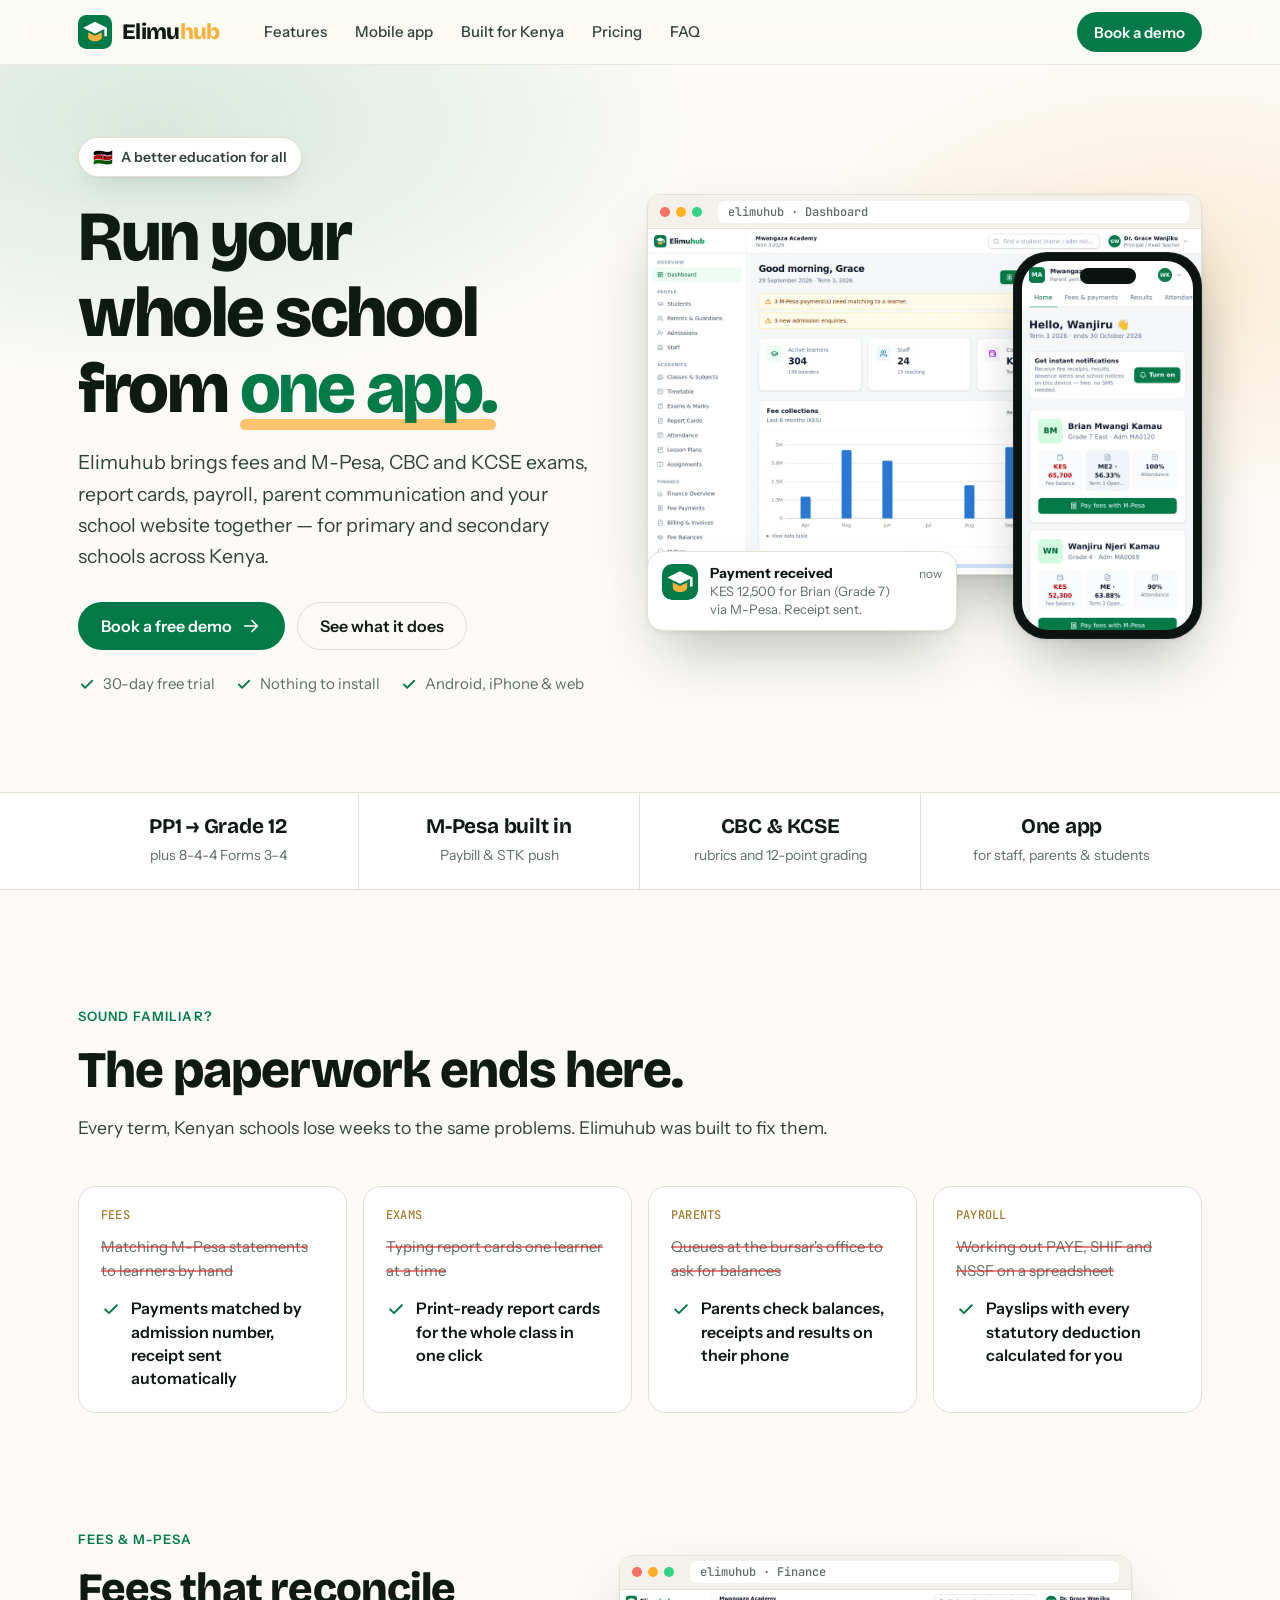
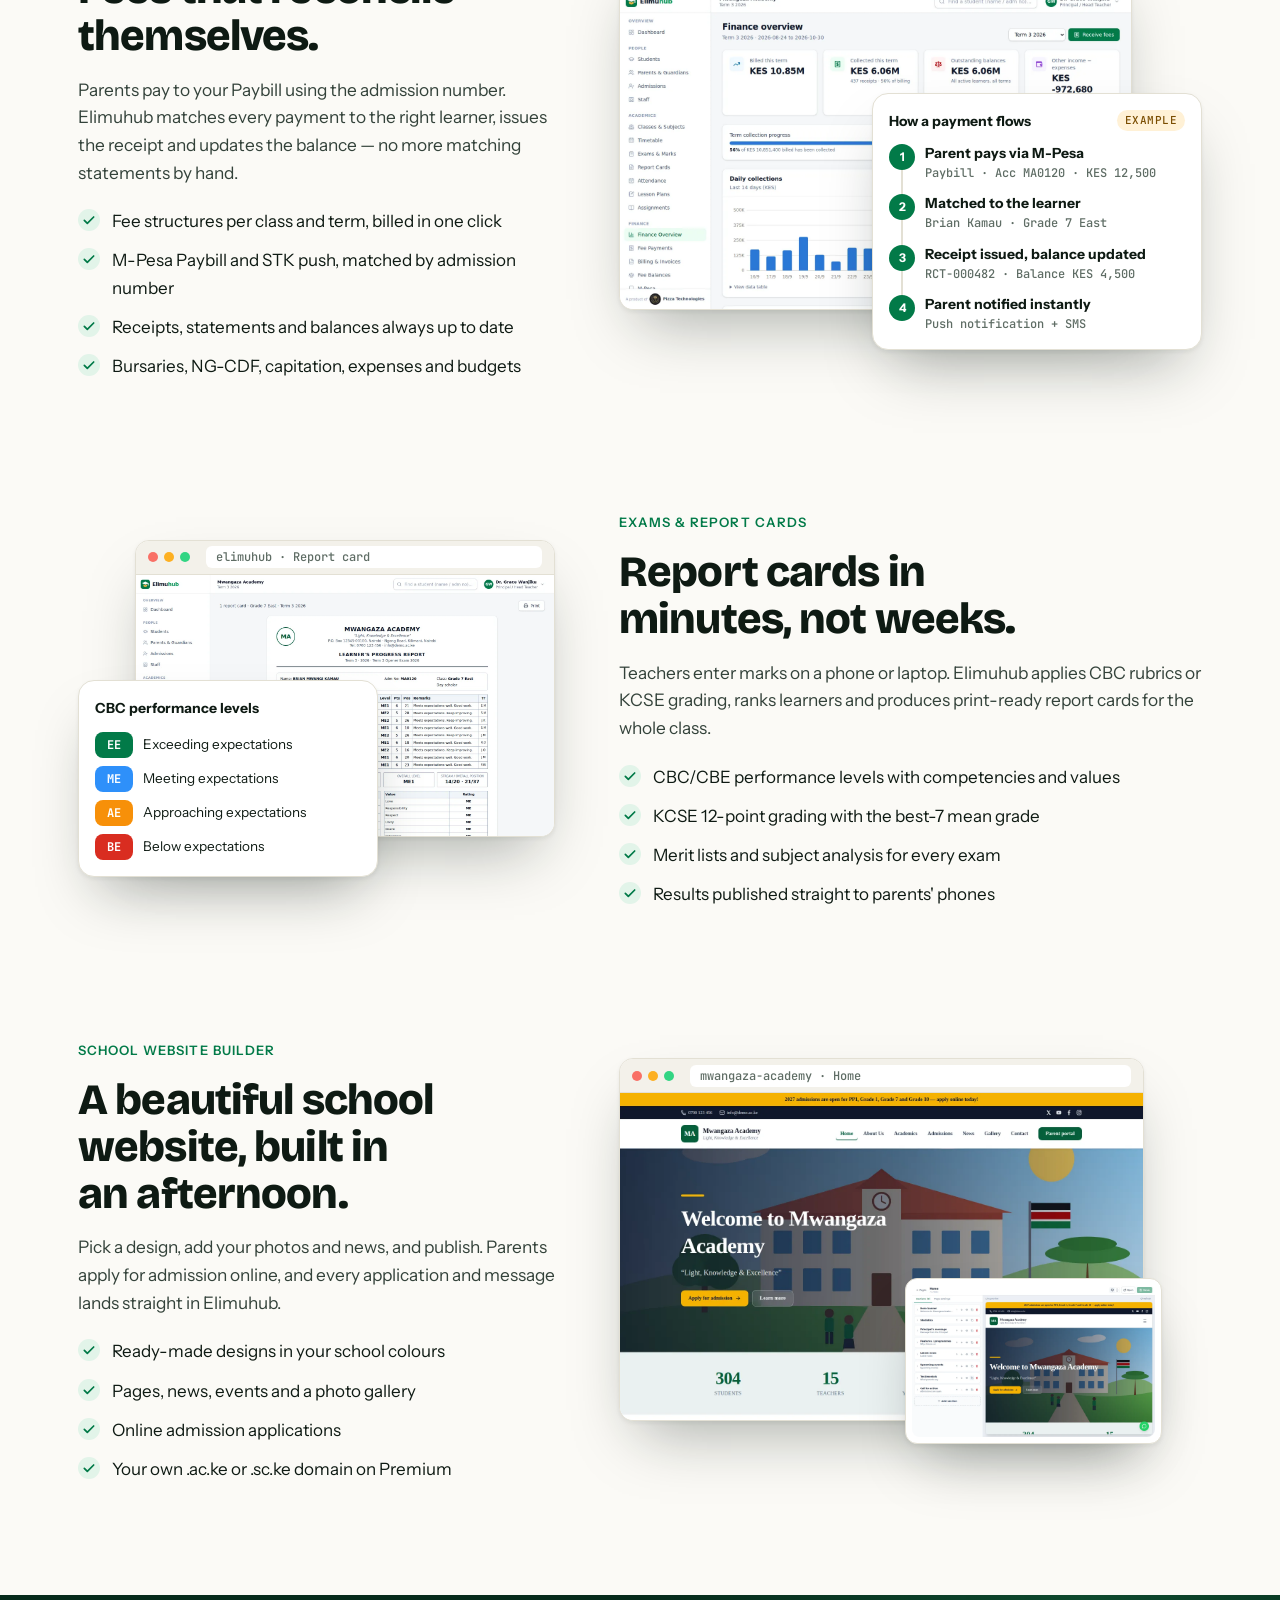
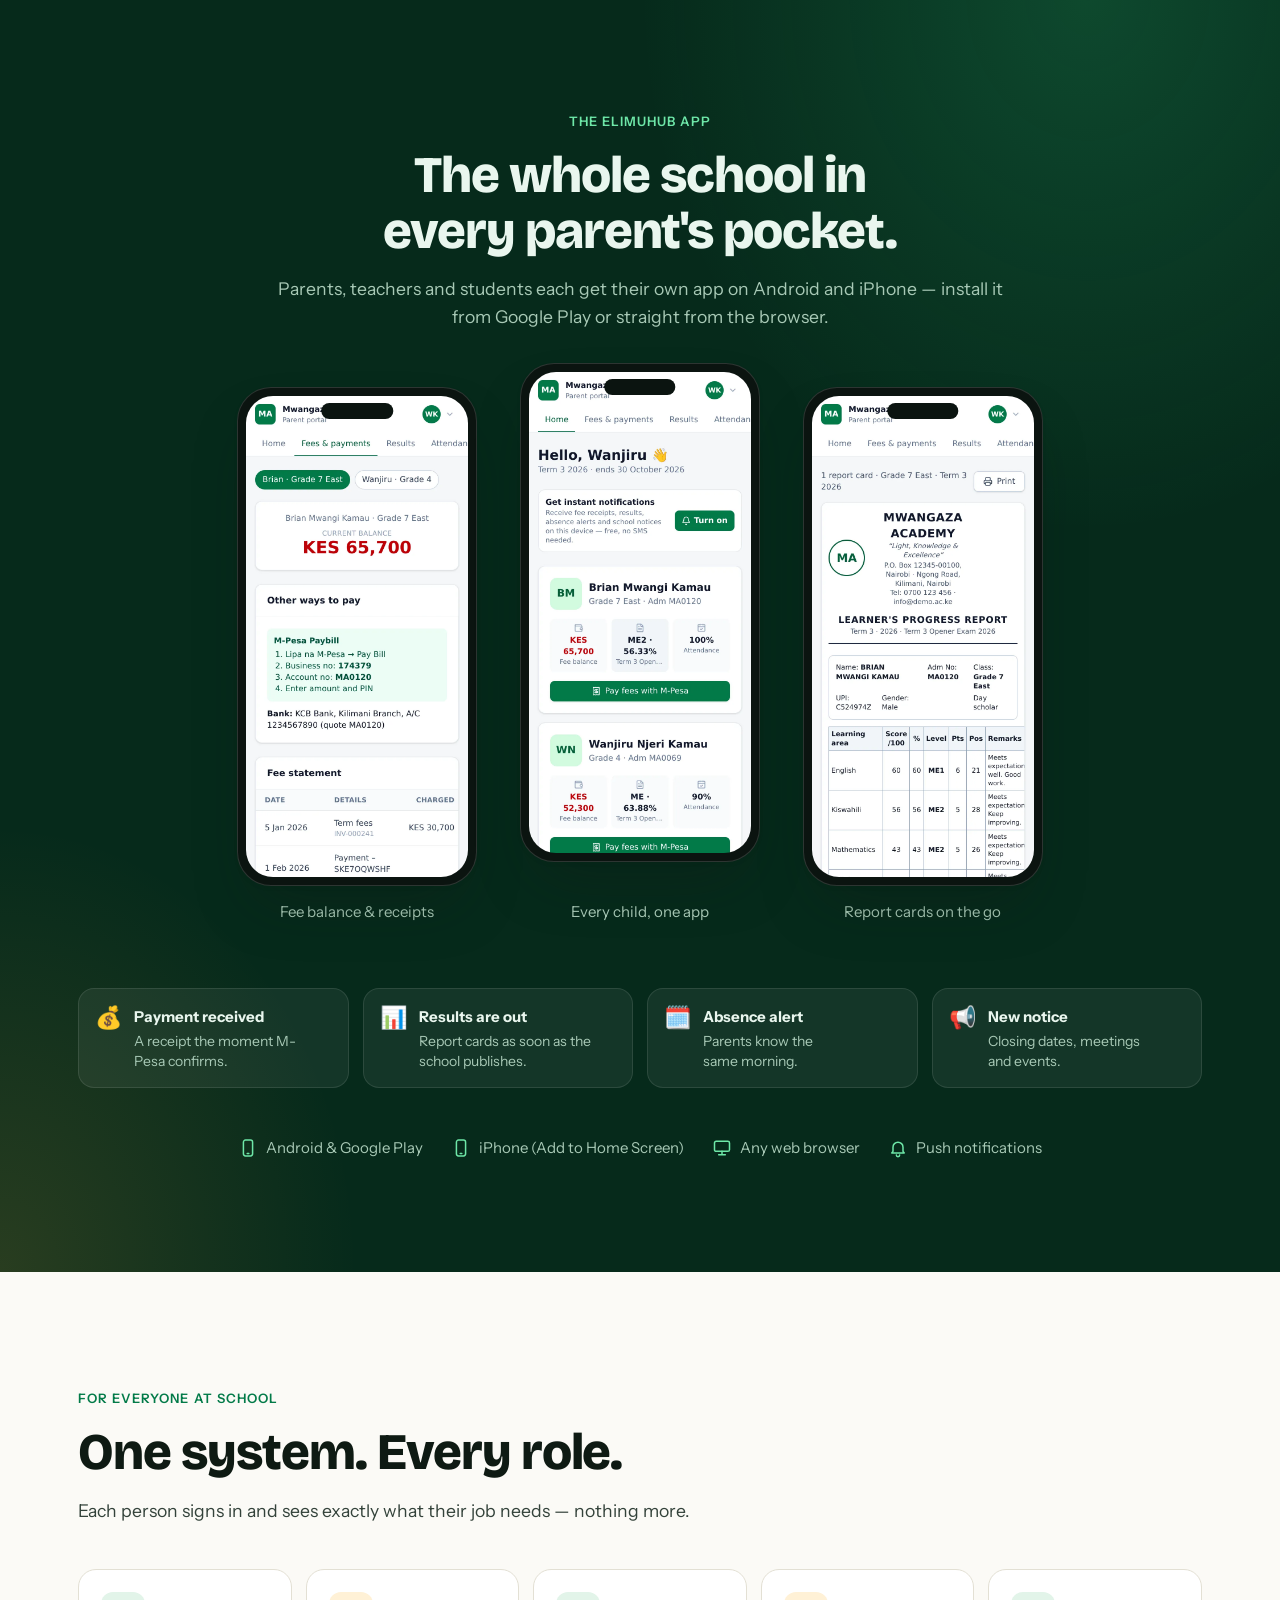
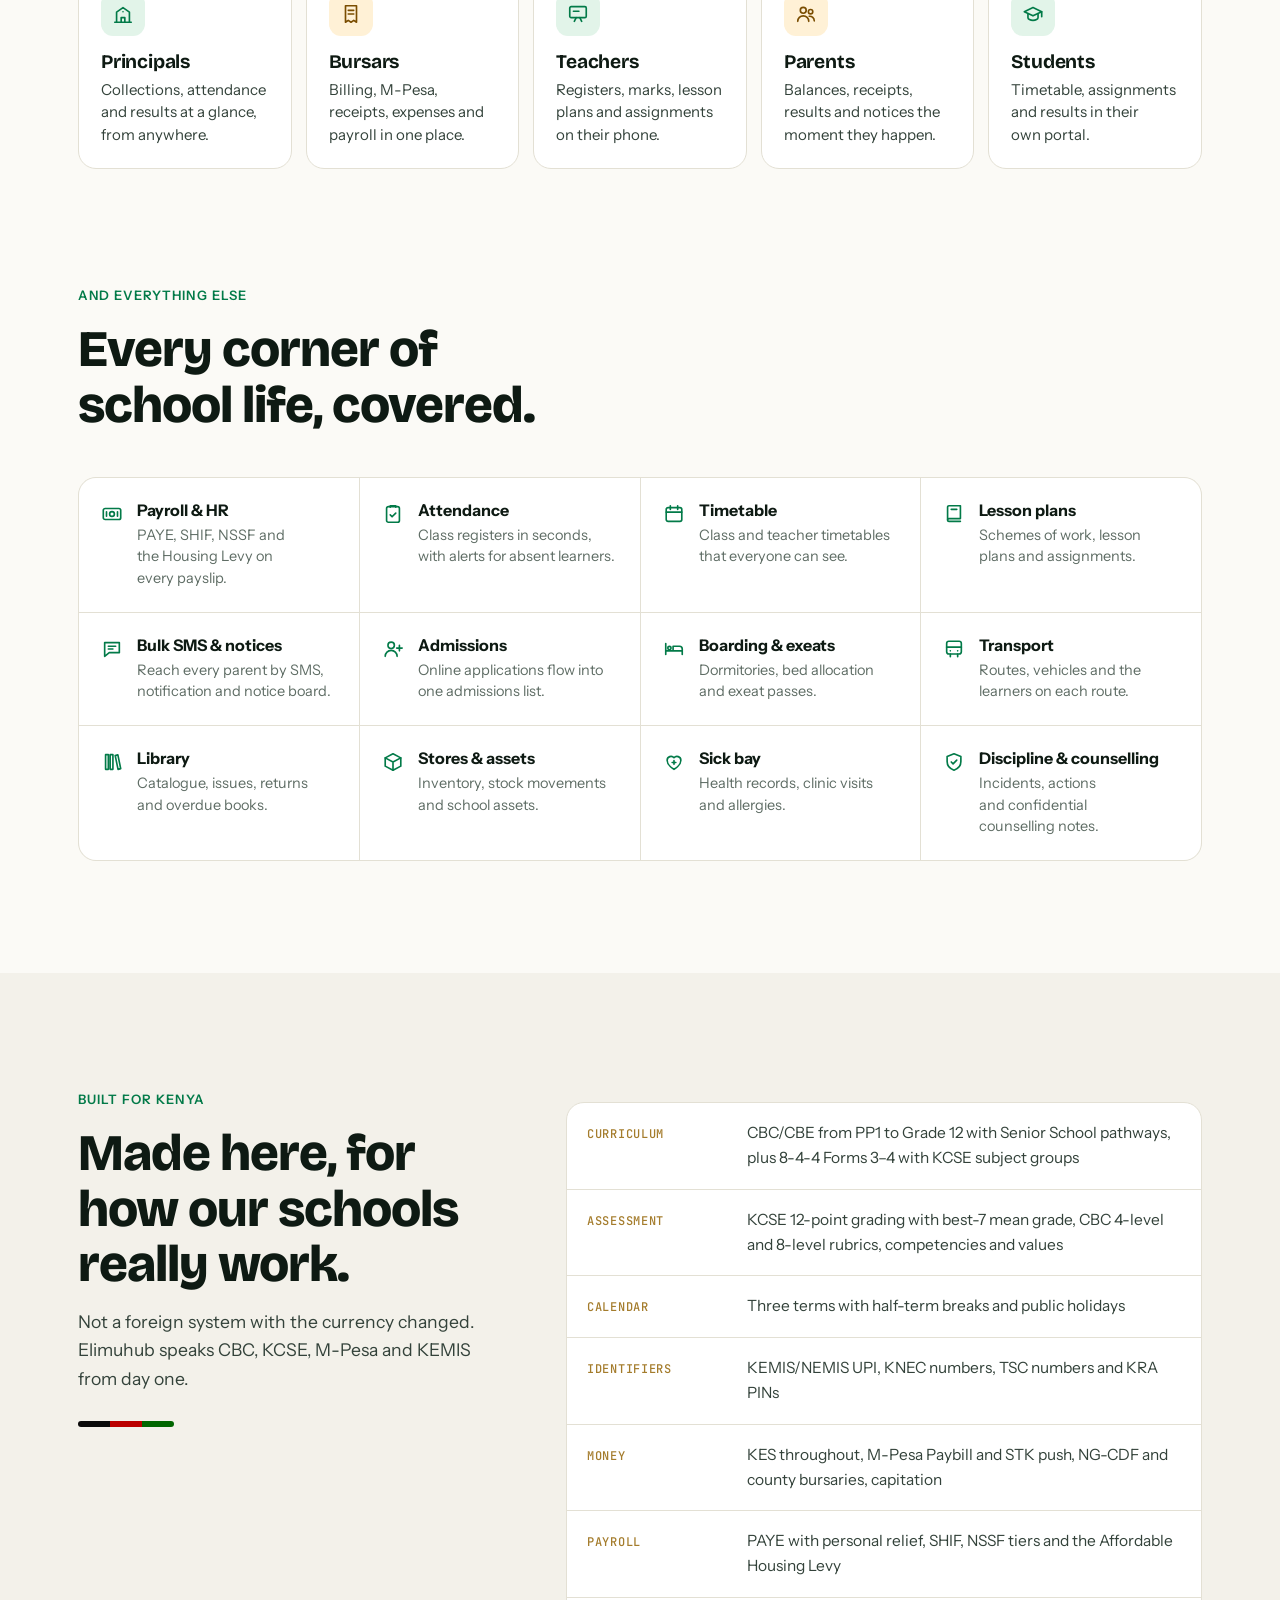
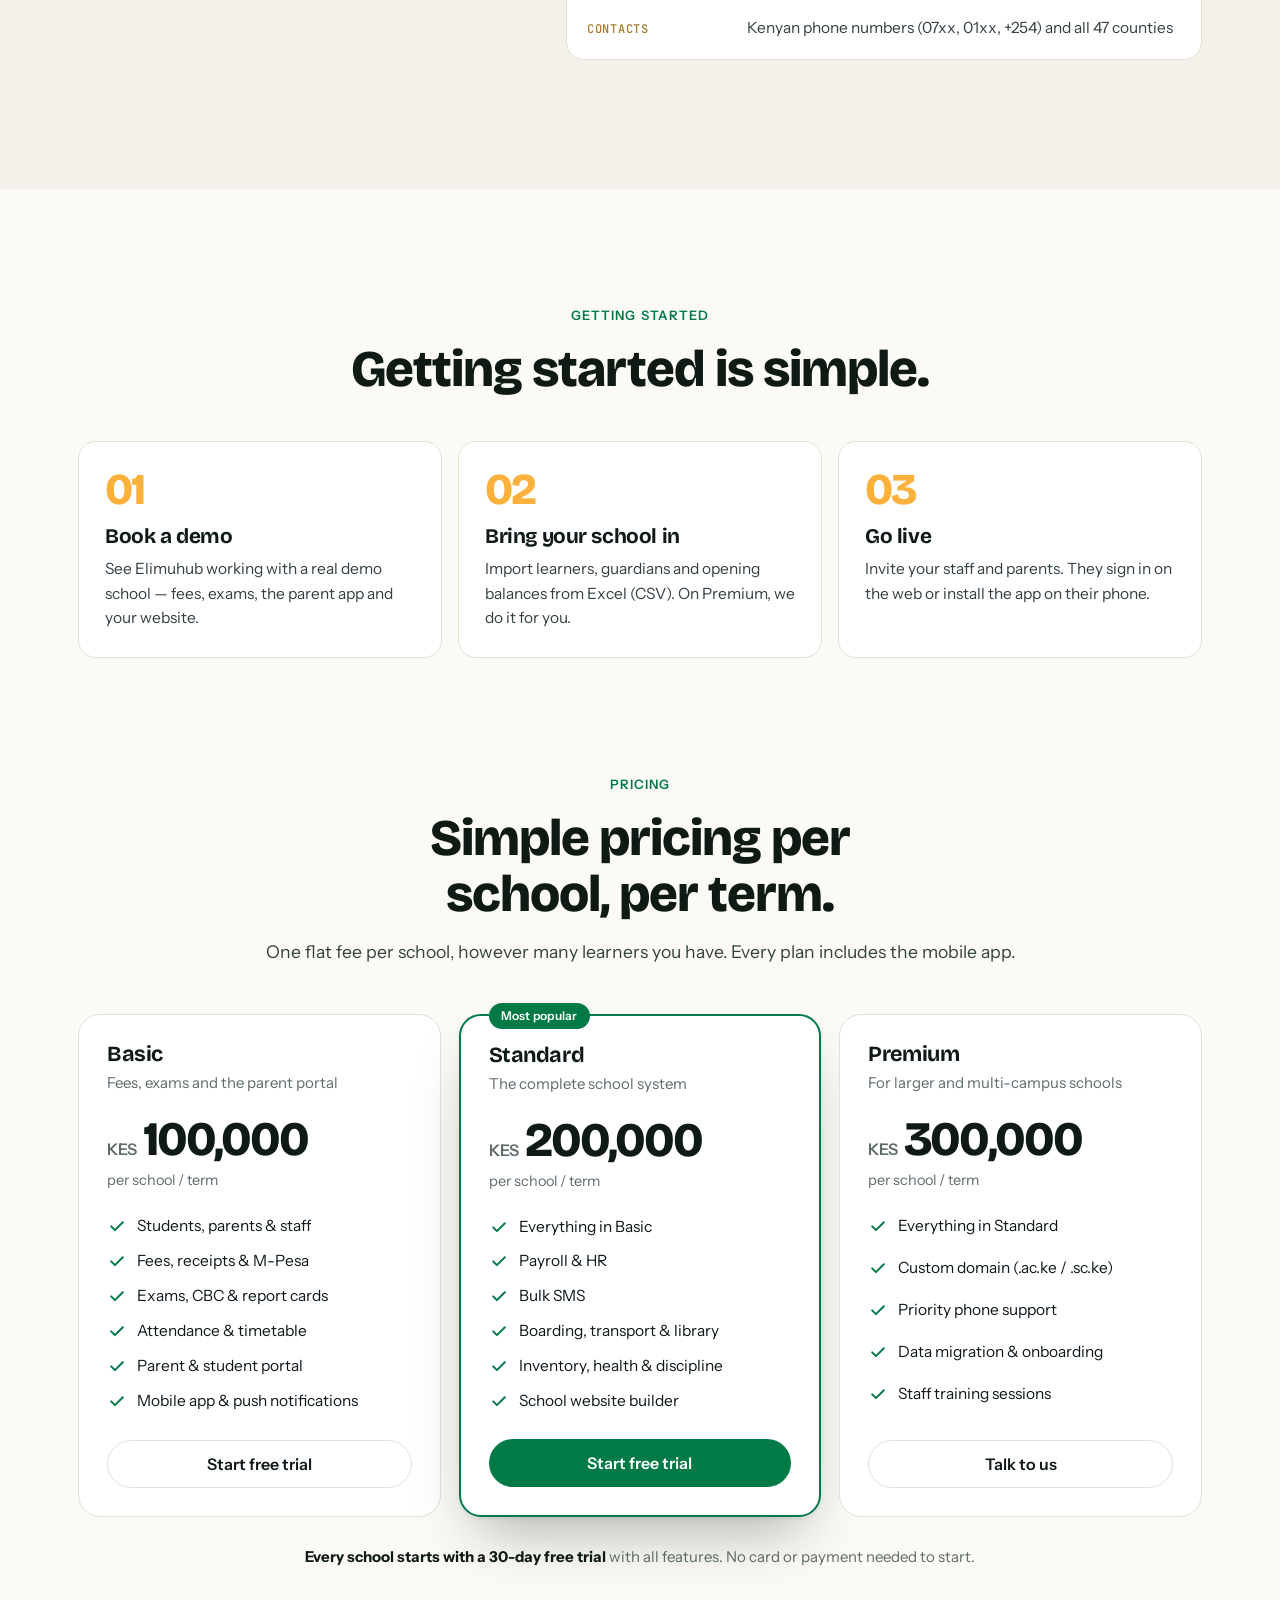
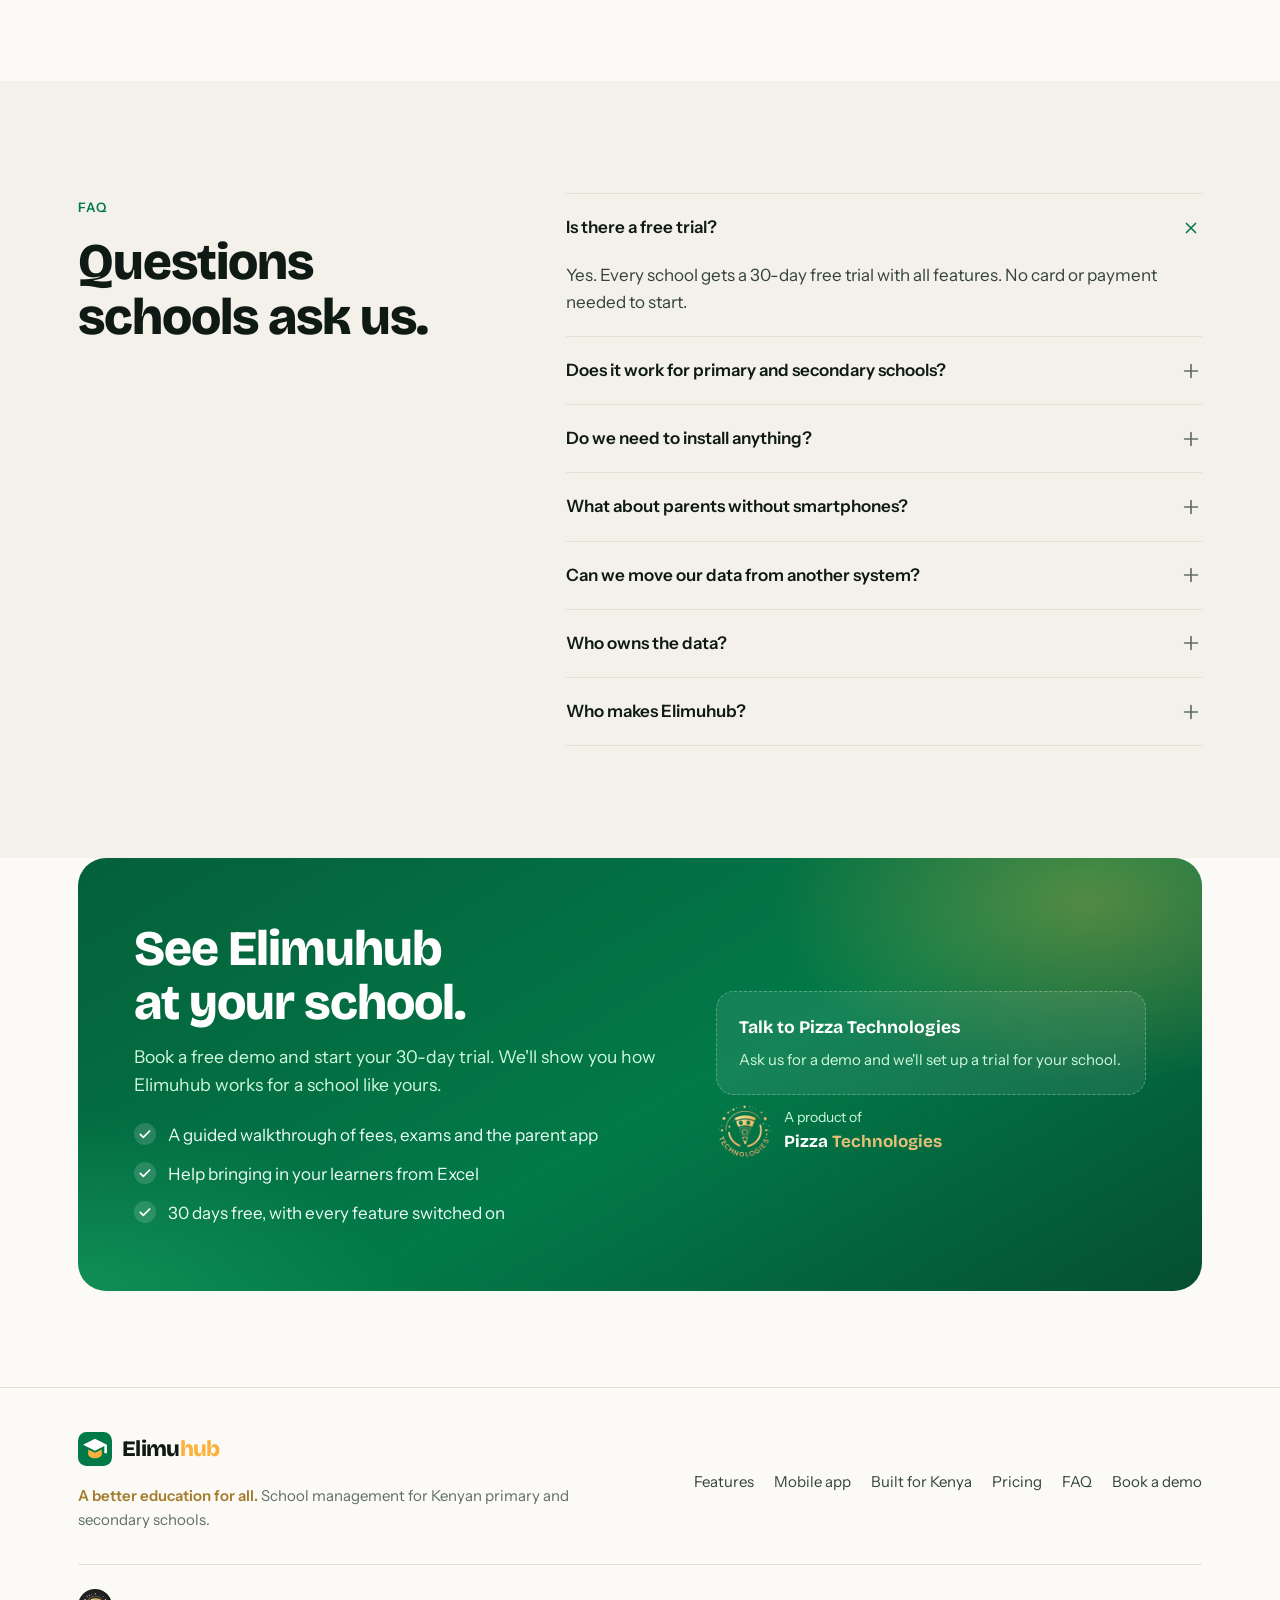
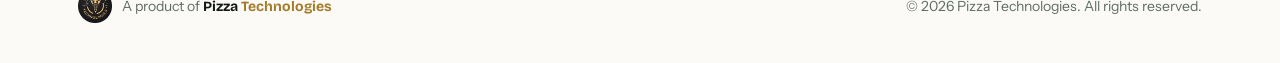
==== commit ef71f0d9: "Update pricing to a flat fee per school, per term Basic KES 100,000, Standard KES 200,000 and Premiu" ====
--- a/index.html
+++ b/index.html
@@ -132,7 +132,7 @@
 .btn {
   display: inline-flex; align-items: center; justify-content: center; gap: 8px;
   min-height: 48px; padding: 0 22px; border-radius: 999px;
-  font: 600 16px/1 var(--body); text-decoration: none; cursor: pointer;
+  font: 600 16px/1 var(--body); text-decoration: none; cursor: pointer; white-space: nowrap;
   border: 1px solid transparent; transition: background-color .15s, transform .15s, border-color .15s;
 }
 .btn:active { transform: translateY(1px); }
@@ -380,7 +380,7 @@
 .plan .tagline { margin-top: 4px; color: var(--muted); font-size: 15px; }
 .price { margin-top: 20px; display: flex; align-items: baseline; gap: 6px; flex-wrap: wrap; }
 .price .cur { font: 600 16px/1 var(--body); color: var(--muted); }
-.price .amt { font: 800 52px/1 var(--display); letter-spacing: -0.04em; }
+.price .amt { font: 800 clamp(40px, 5vw, 48px)/1 var(--display); letter-spacing: -0.04em; }
 .price .per { font-size: 14.5px; color: var(--muted); }
 .plan ul { margin-top: 22px; display: grid; gap: 10px; flex: 1; }
 .plan li { display: flex; gap: 10px; font-size: 15.5px; }
@@ -778,14 +778,14 @@
     <div class="wrap">
       <div class="section-head center reveal">
         <span class="eyebrow">Pricing</span>
-        <h2>Simple pricing per learner, per term.</h2>
-        <p>Pay only for the learners you have. Every plan includes the mobile app.</p>
+        <h2>Simple pricing per school, per term.</h2>
+        <p>One flat fee per school, however many learners you have. Every plan includes the mobile app.</p>
       </div>
       <div class="plans">
         <div class="plan reveal">
           <h3>Basic</h3>
           <p class="tagline">Fees, exams and the parent portal</p>
-          <div class="price"><span class="cur">KES</span><span class="amt">50</span><span class="per">per learner / term</span></div>
+          <div class="price"><span class="cur">KES</span><span class="amt">100,000</span><span class="per">per school / term</span></div>
           <ul>
             <li><svg class="ico" aria-hidden="true"><use href="#i-check"/></svg>Students, parents &amp; staff</li>
             <li><svg class="ico" aria-hidden="true"><use href="#i-check"/></svg>Fees, receipts &amp; M-Pesa</li>
@@ -800,7 +800,7 @@
           <span class="ribbon">Most popular</span>
           <h3>Standard</h3>
           <p class="tagline">The complete school system</p>
-          <div class="price"><span class="cur">KES</span><span class="amt">80</span><span class="per">per learner / term</span></div>
+          <div class="price"><span class="cur">KES</span><span class="amt">200,000</span><span class="per">per school / term</span></div>
           <ul>
             <li><svg class="ico" aria-hidden="true"><use href="#i-check"/></svg>Everything in Basic</li>
             <li><svg class="ico" aria-hidden="true"><use href="#i-check"/></svg>Payroll &amp; HR</li>
@@ -814,7 +814,7 @@
         <div class="plan reveal">
           <h3>Premium</h3>
           <p class="tagline">For larger and multi-campus schools</p>
-          <div class="price"><span class="cur">KES</span><span class="amt">120</span><span class="per">per learner / term</span></div>
+          <div class="price"><span class="cur">KES</span><span class="amt">300,000</span><span class="per">per school / term</span></div>
           <ul>
             <li><svg class="ico" aria-hidden="true"><use href="#i-check"/></svg>Everything in Standard</li>
             <li><svg class="ico" aria-hidden="true"><use href="#i-check"/></svg>Custom domain (.ac.ke / .sc.ke)</li>
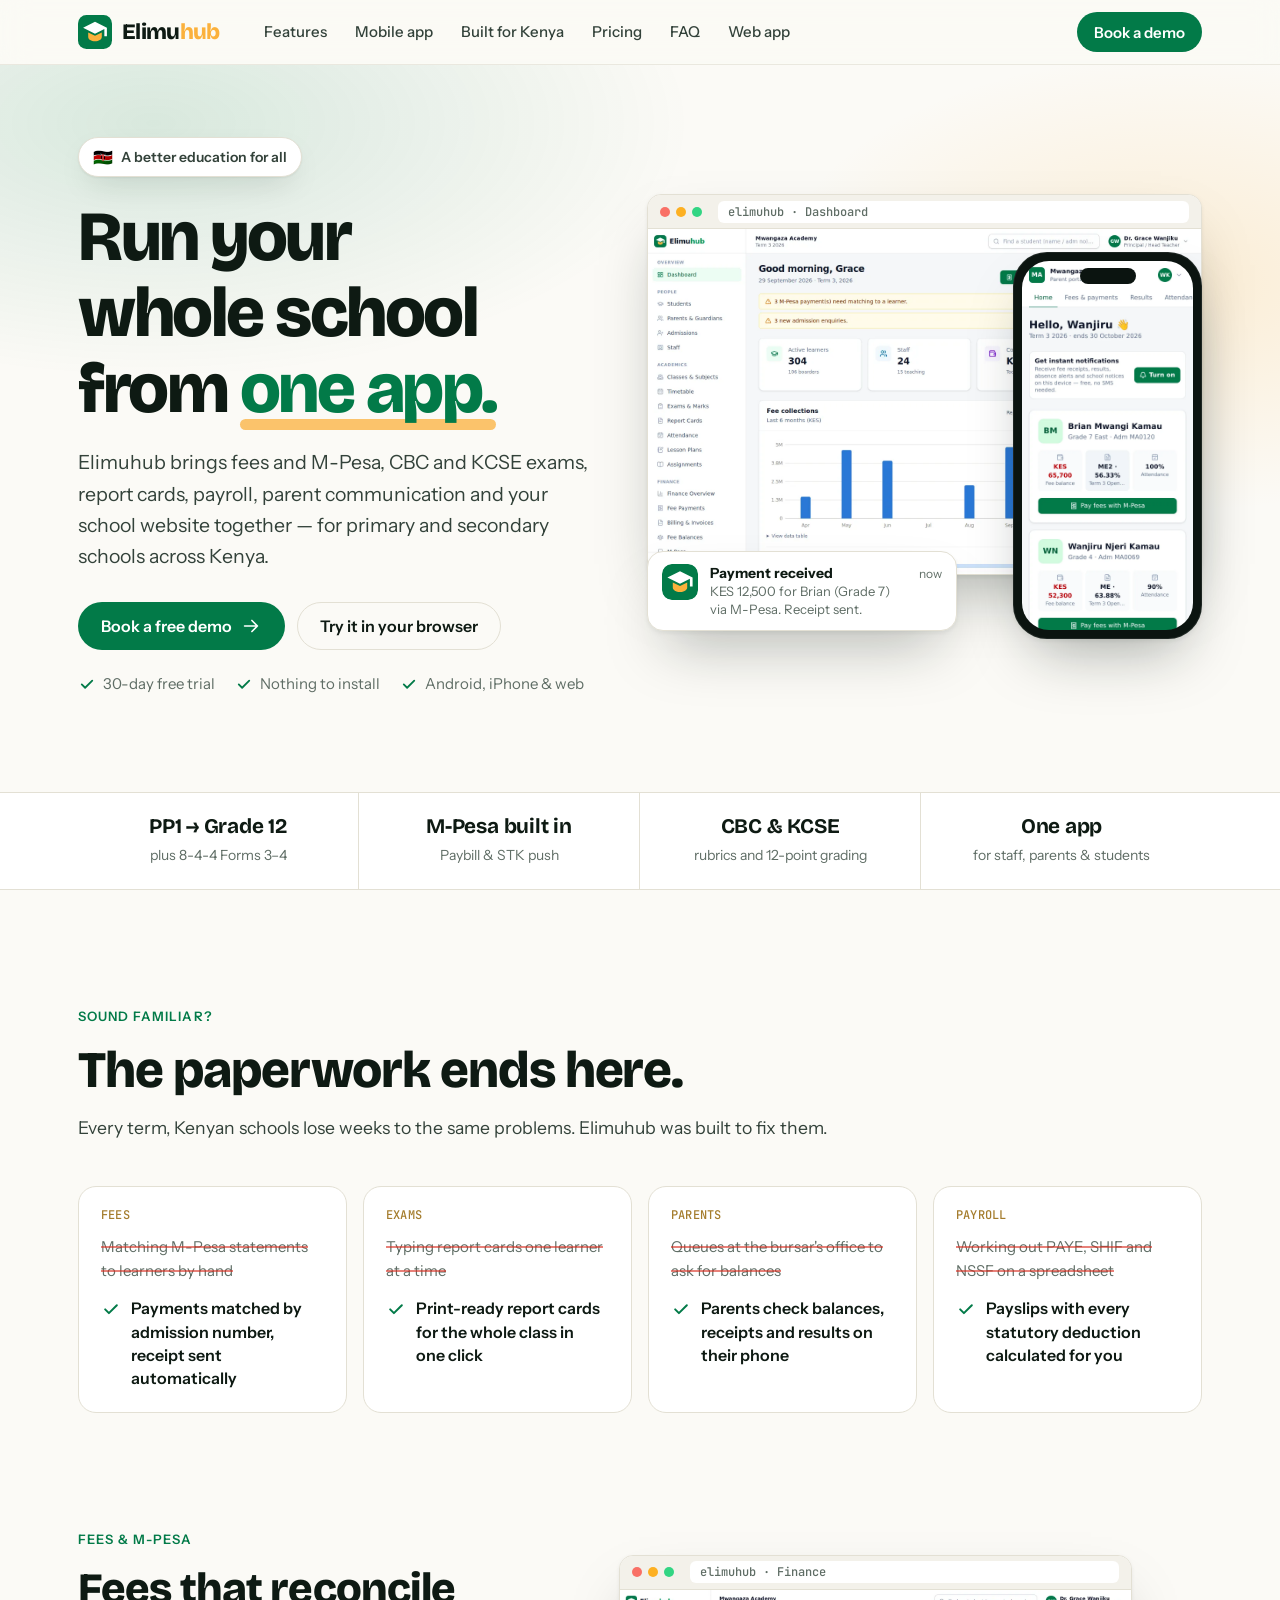
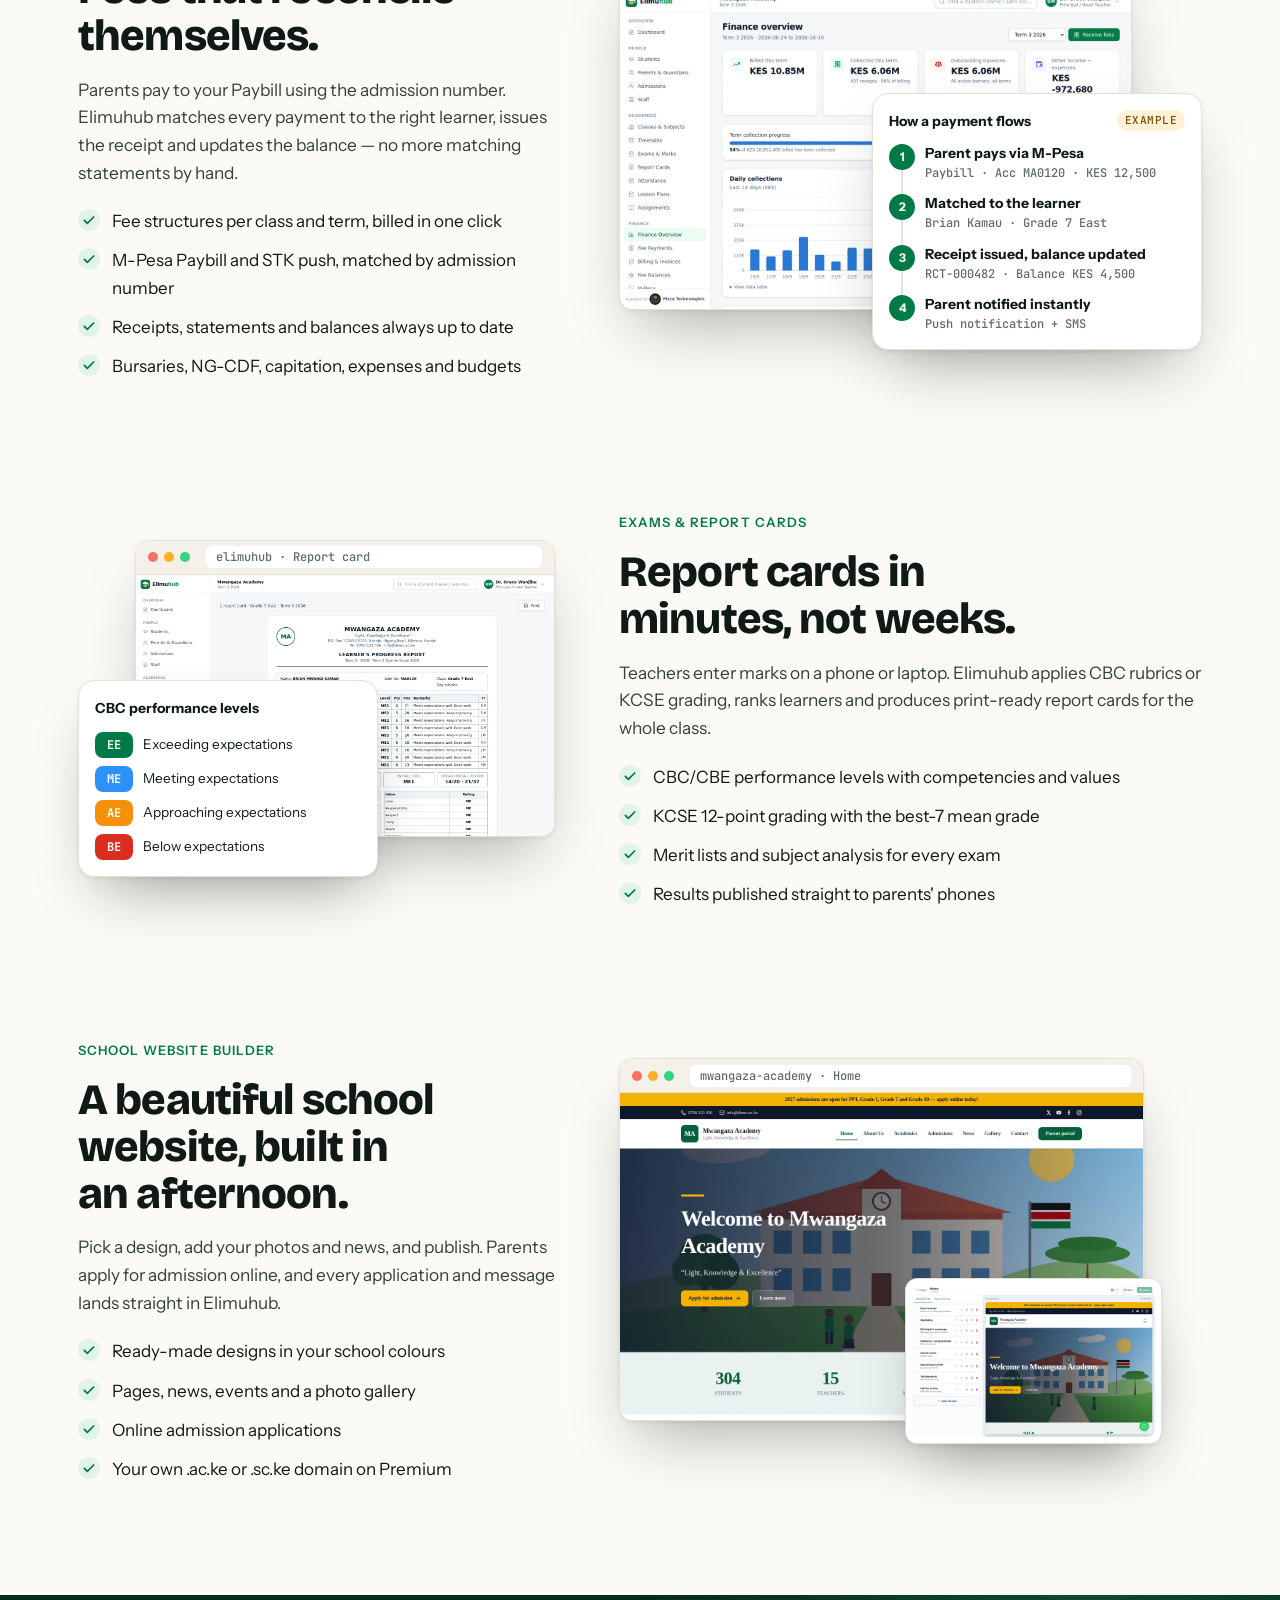
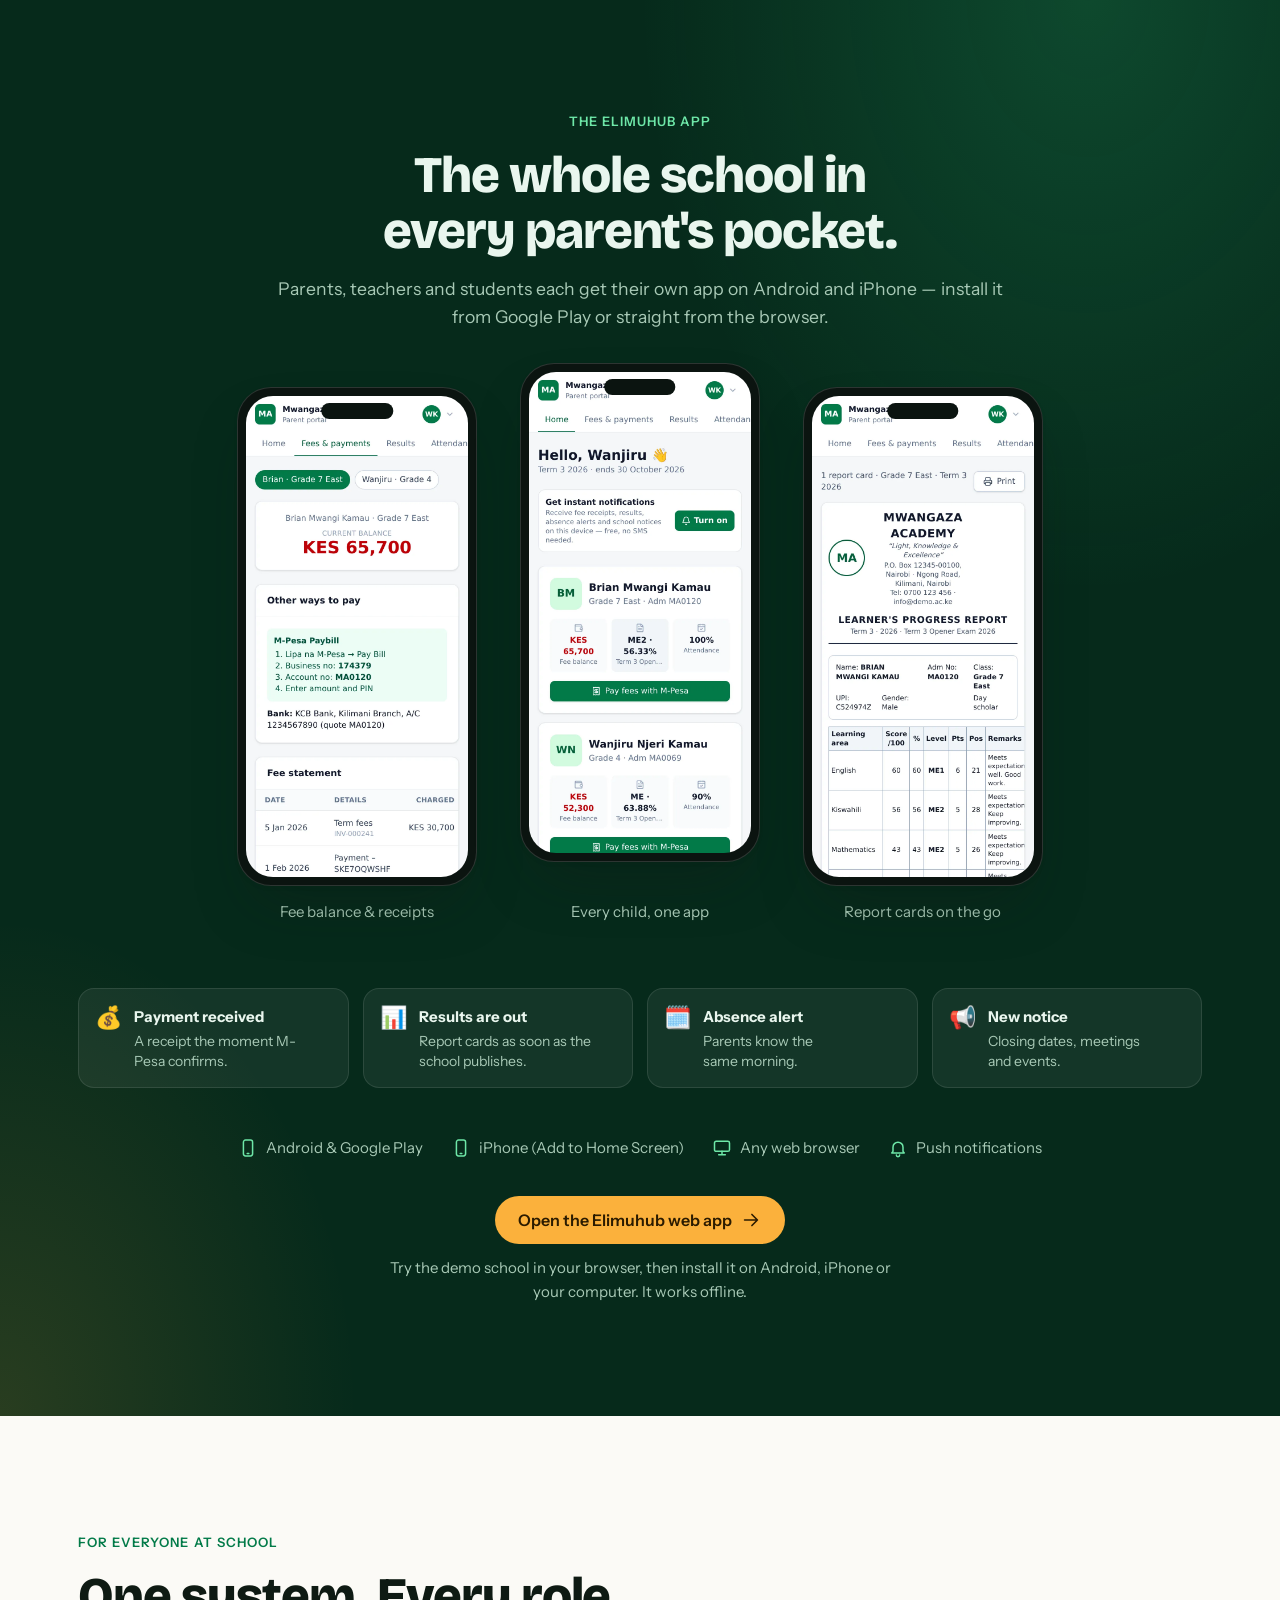
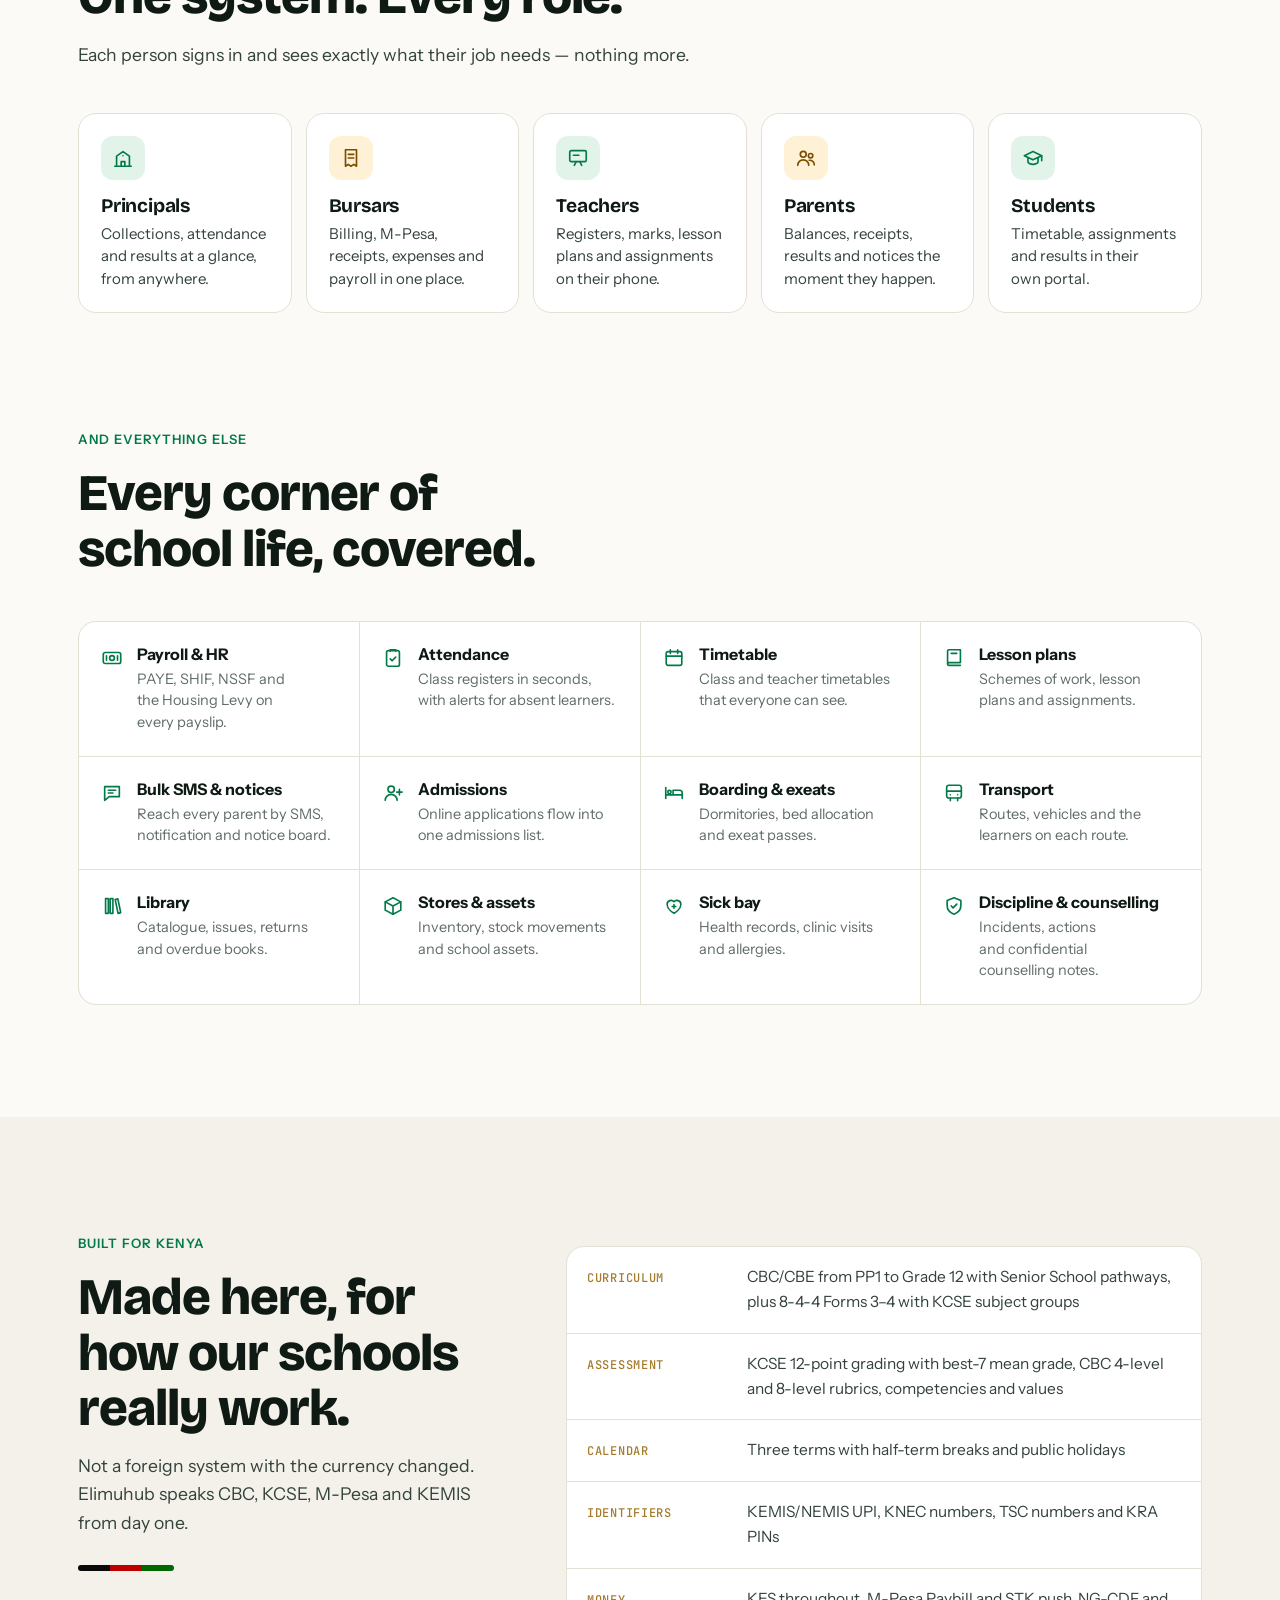
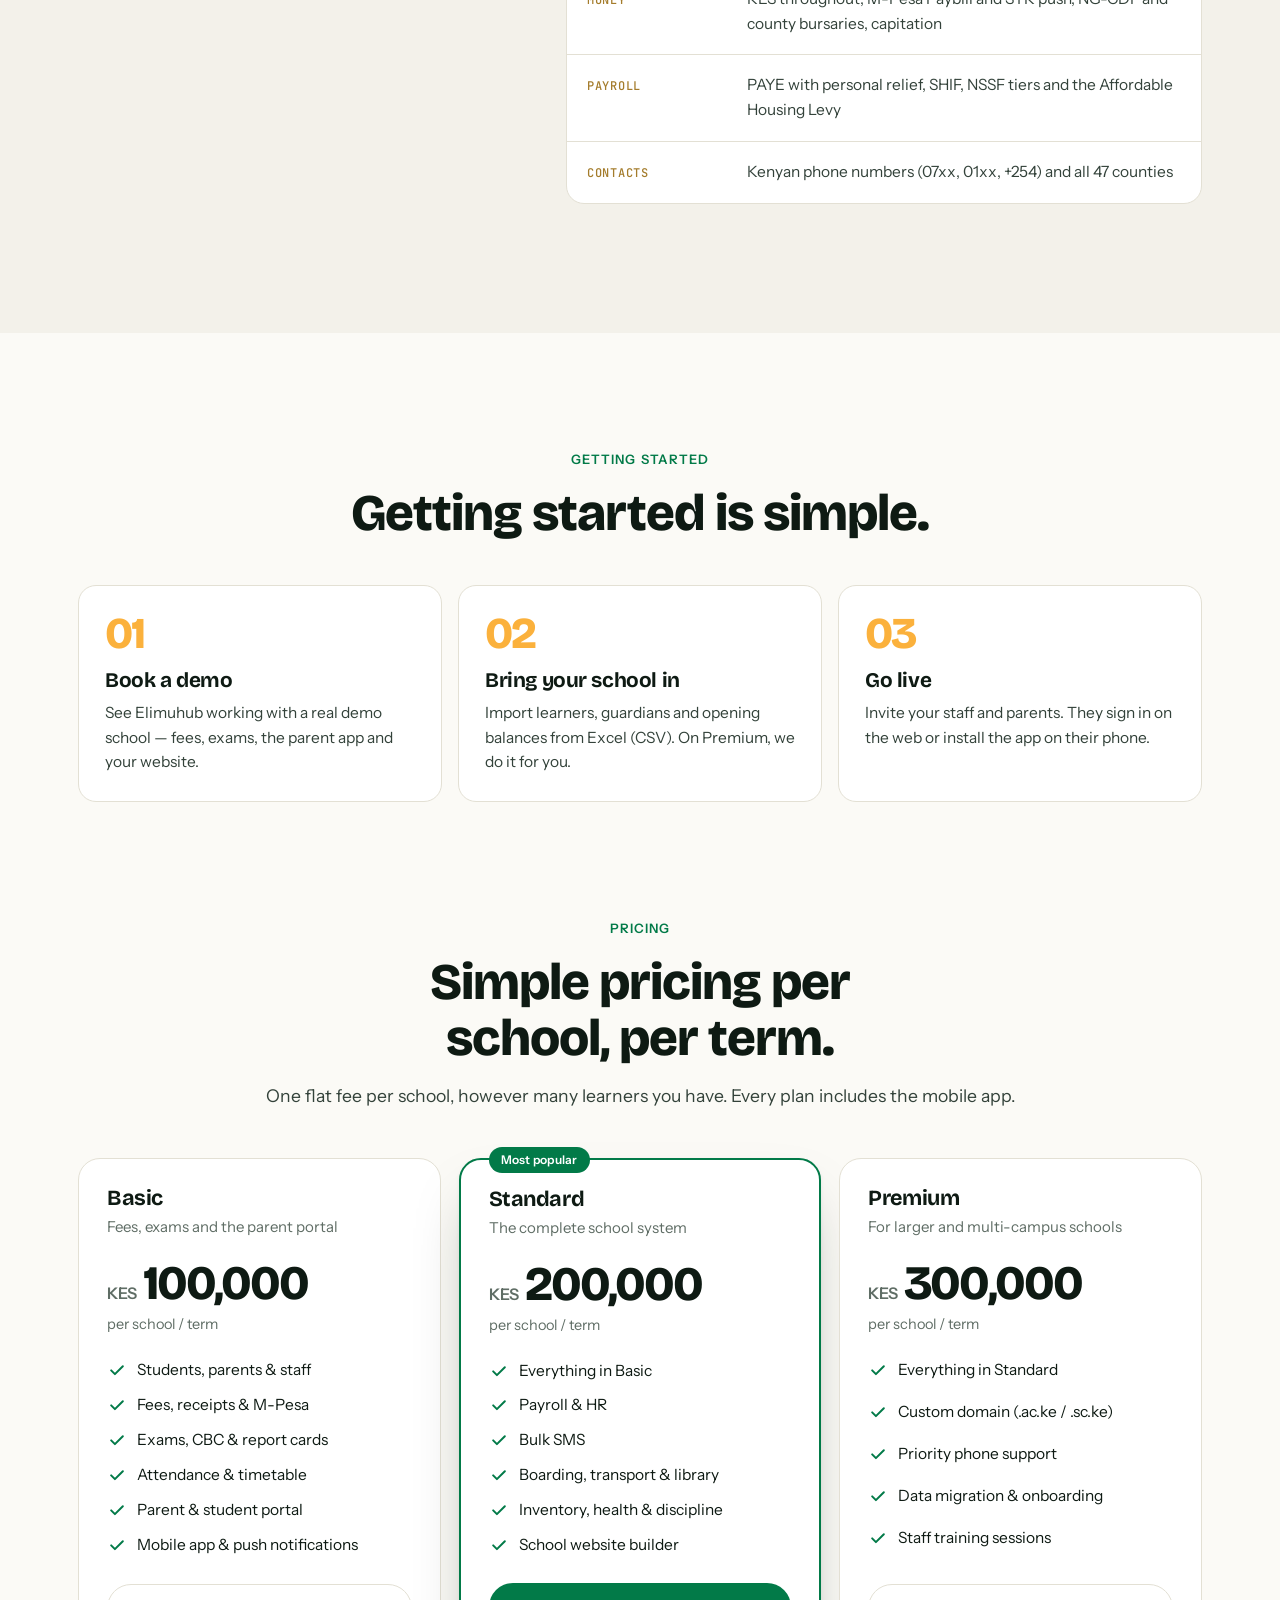
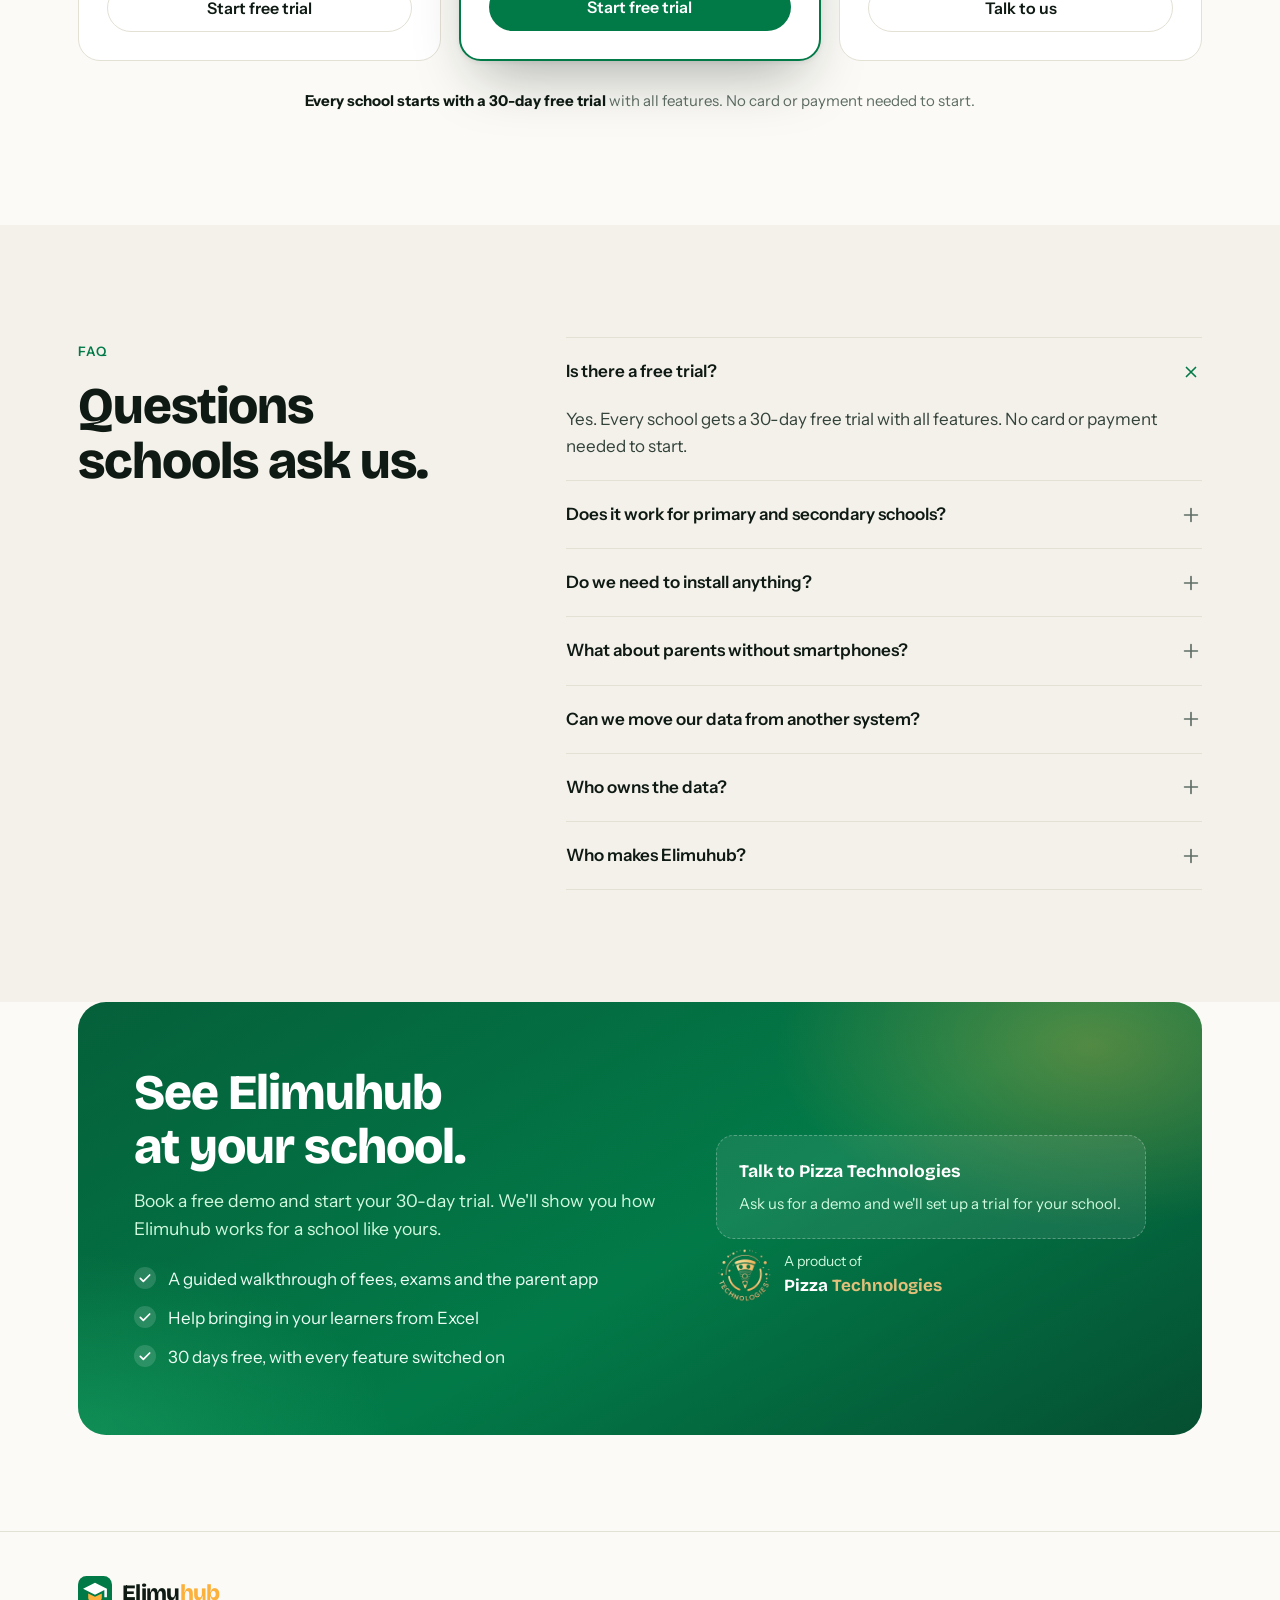
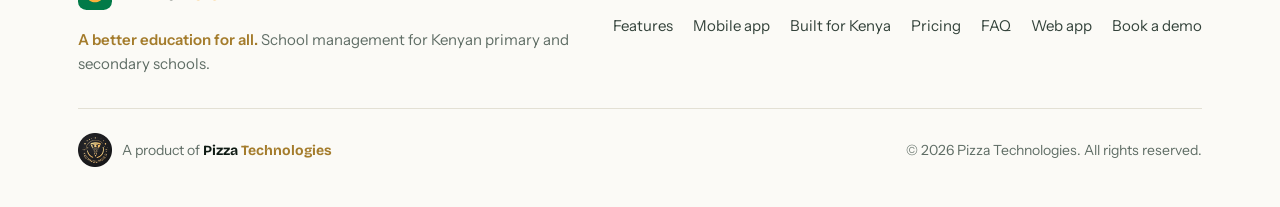
==== commit f8d20f79: "Add the installable Elimuhub web app and link it from the site app/ is the demo school as a Progress" ====
--- a/index.html
+++ b/index.html
@@ -329,6 +329,8 @@
 .install-row { margin-top: 48px; display: flex; flex-wrap: wrap; gap: 12px 28px; justify-content: center; color: var(--band-muted); font-size: 15px; }
 .install-row span { display: inline-flex; align-items: center; gap: 8px; }
 .install-row .ico { color: #6ee7a8; width: 20px; height: 20px; }
+.band-cta { margin-top: 36px; display: flex; flex-direction: column; align-items: center; gap: 12px; text-align: center; }
+.band-cta p { color: var(--band-muted); font-size: 15px; max-width: 34em; }
 
 /* ---------- roles ---------- */
 .roles { margin-top: 44px; display: grid; gap: 14px; grid-template-columns: minmax(0, 1fr); }
@@ -501,6 +503,7 @@
       <a href="#kenya">Built for Kenya</a>
       <a href="#pricing">Pricing</a>
       <a href="#faq">FAQ</a>
+      <a href="app/">Web app</a>
     </nav>
     <a class="btn btn-primary btn-sm" href="#contact">Book a demo</a>
   </div>
@@ -516,7 +519,7 @@
         <p class="lede">Elimuhub brings fees and M-Pesa, CBC and KCSE exams, report cards, payroll, parent communication and your school website together — for primary and secondary schools across Kenya.</p>
         <div class="hero-cta">
           <a class="btn btn-primary" href="#contact">Book a free demo <svg class="ico" aria-hidden="true"><use href="#i-arrow"/></svg></a>
-          <a class="btn btn-ghost" href="#features">See what it does</a>
+          <a class="btn btn-ghost" href="app/">Try it in your browser</a>
         </div>
         <ul class="hero-notes">
           <li><svg class="ico" aria-hidden="true"><use href="#i-check"/></svg>30-day free trial</li>
@@ -691,6 +694,10 @@
         <span><svg class="ico" aria-hidden="true"><use href="#i-mobile"/></svg>iPhone (Add to Home Screen)</span>
         <span><svg class="ico" aria-hidden="true"><use href="#i-monitor"/></svg>Any web browser</span>
         <span><svg class="ico" aria-hidden="true"><use href="#i-bell"/></svg>Push notifications</span>
+      </div>
+      <div class="band-cta reveal">
+        <a class="btn btn-accent" href="app/">Open the Elimuhub web app <svg class="ico" aria-hidden="true"><use href="#i-arrow"/></svg></a>
+        <p>Try the demo school in your browser, then install it on Android, iPhone or your computer. It works offline.</p>
       </div>
     </div>
   </section>
@@ -892,6 +899,7 @@
         <a href="#kenya">Built for Kenya</a>
         <a href="#pricing">Pricing</a>
         <a href="#faq">FAQ</a>
+        <a href="app/">Web app</a>
         <a href="#contact">Book a demo</a>
       </nav>
     </div>
